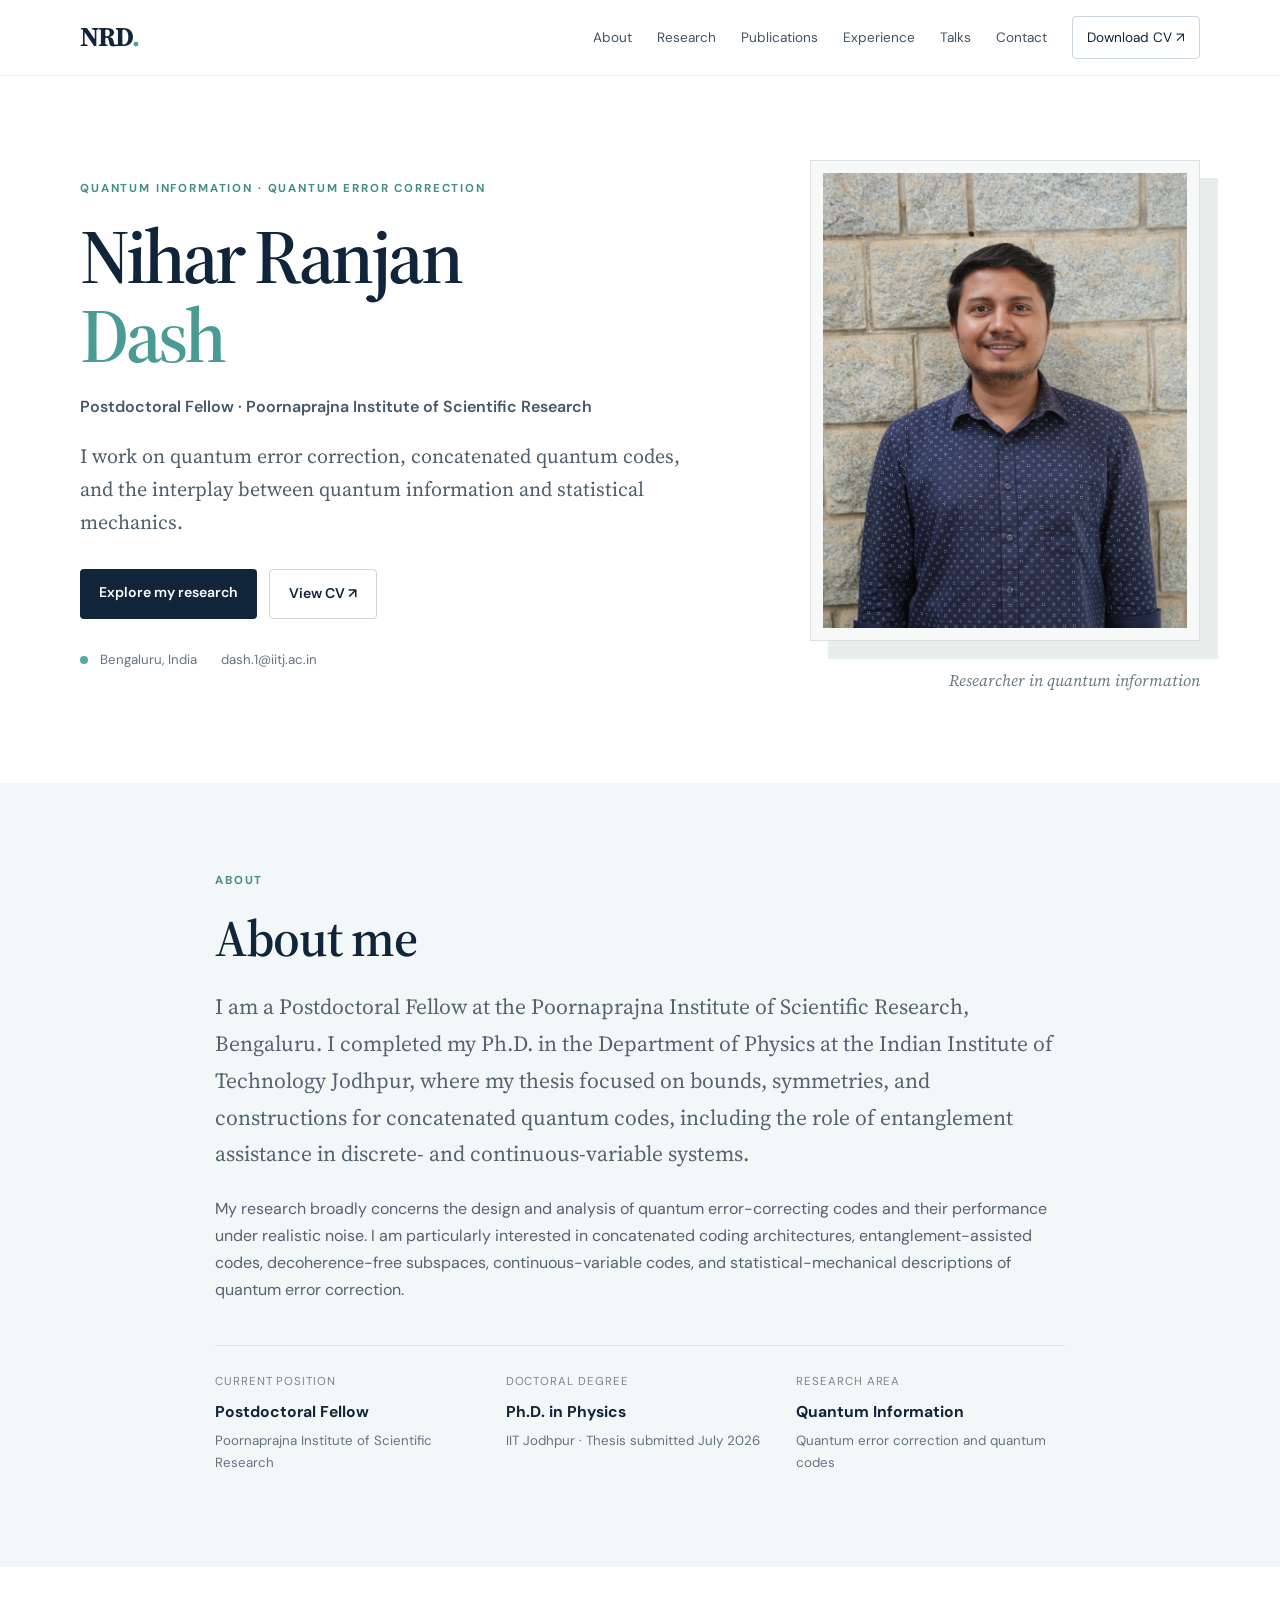
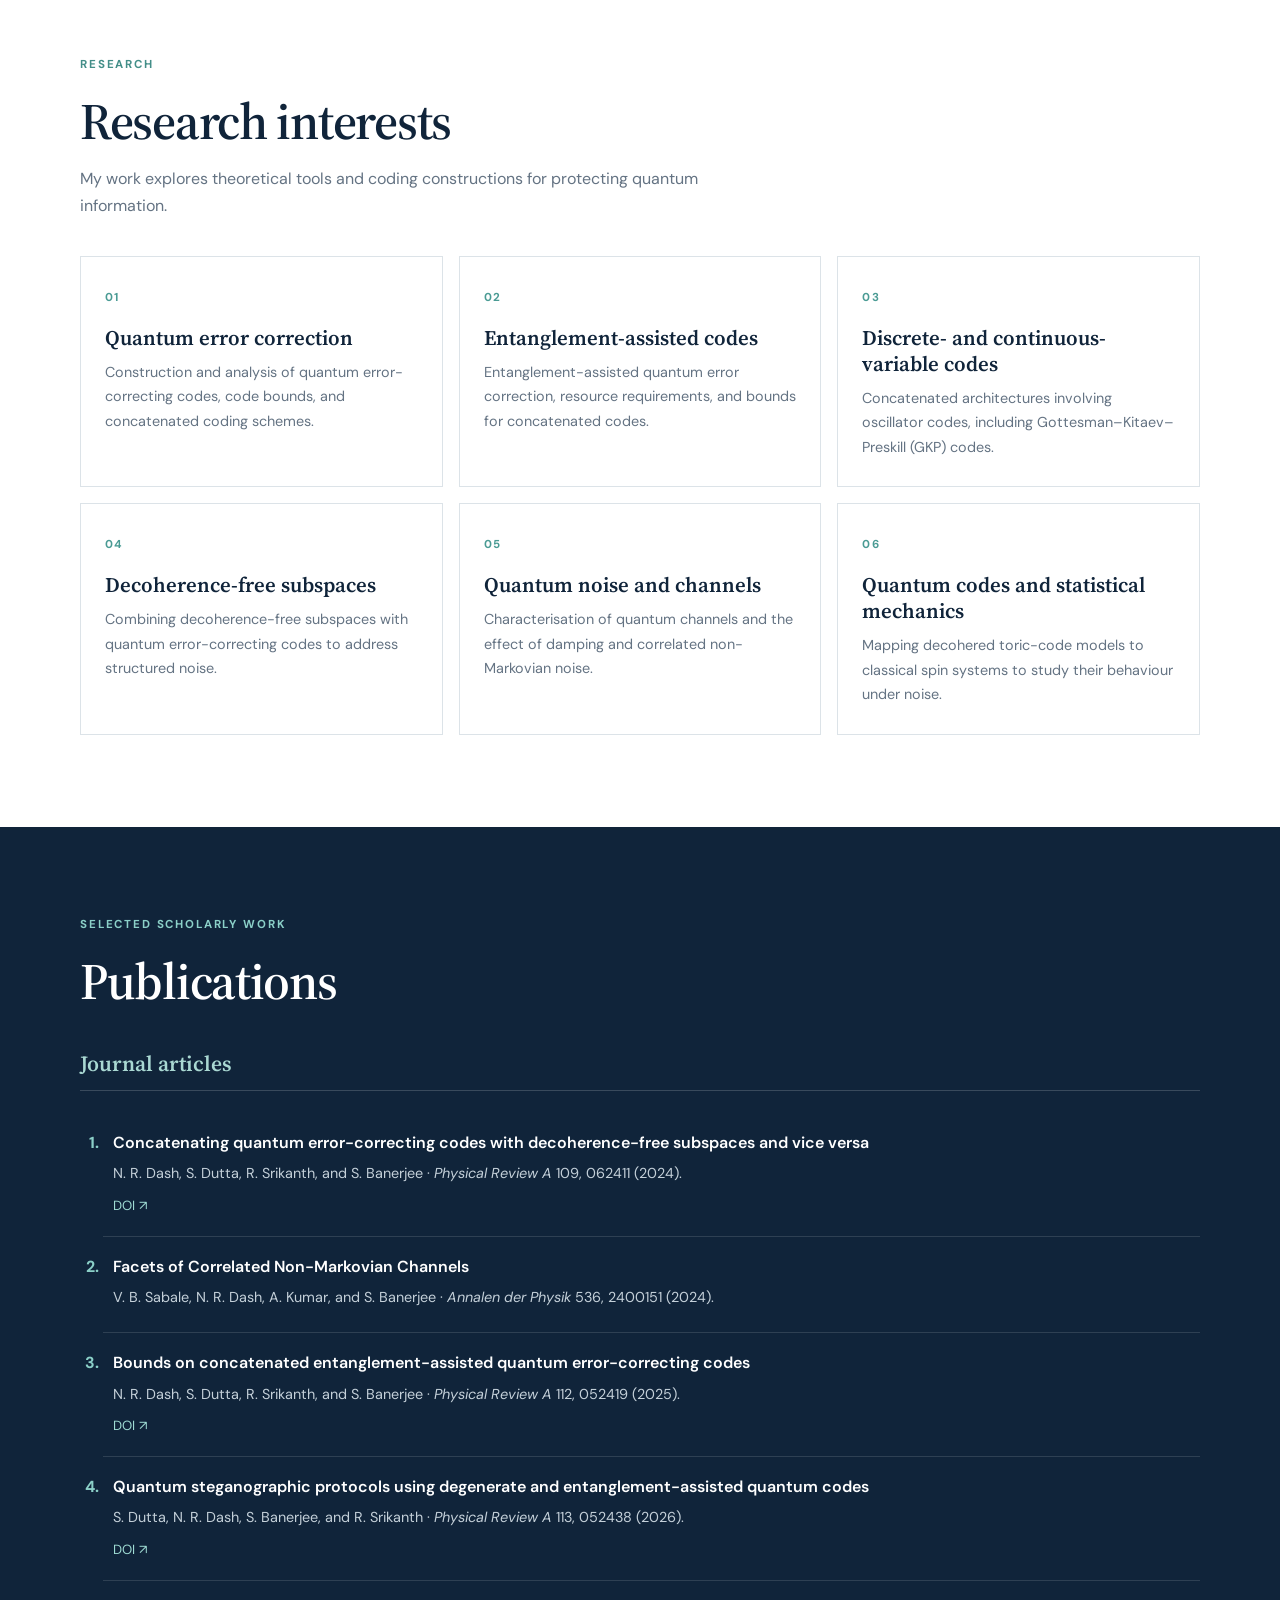
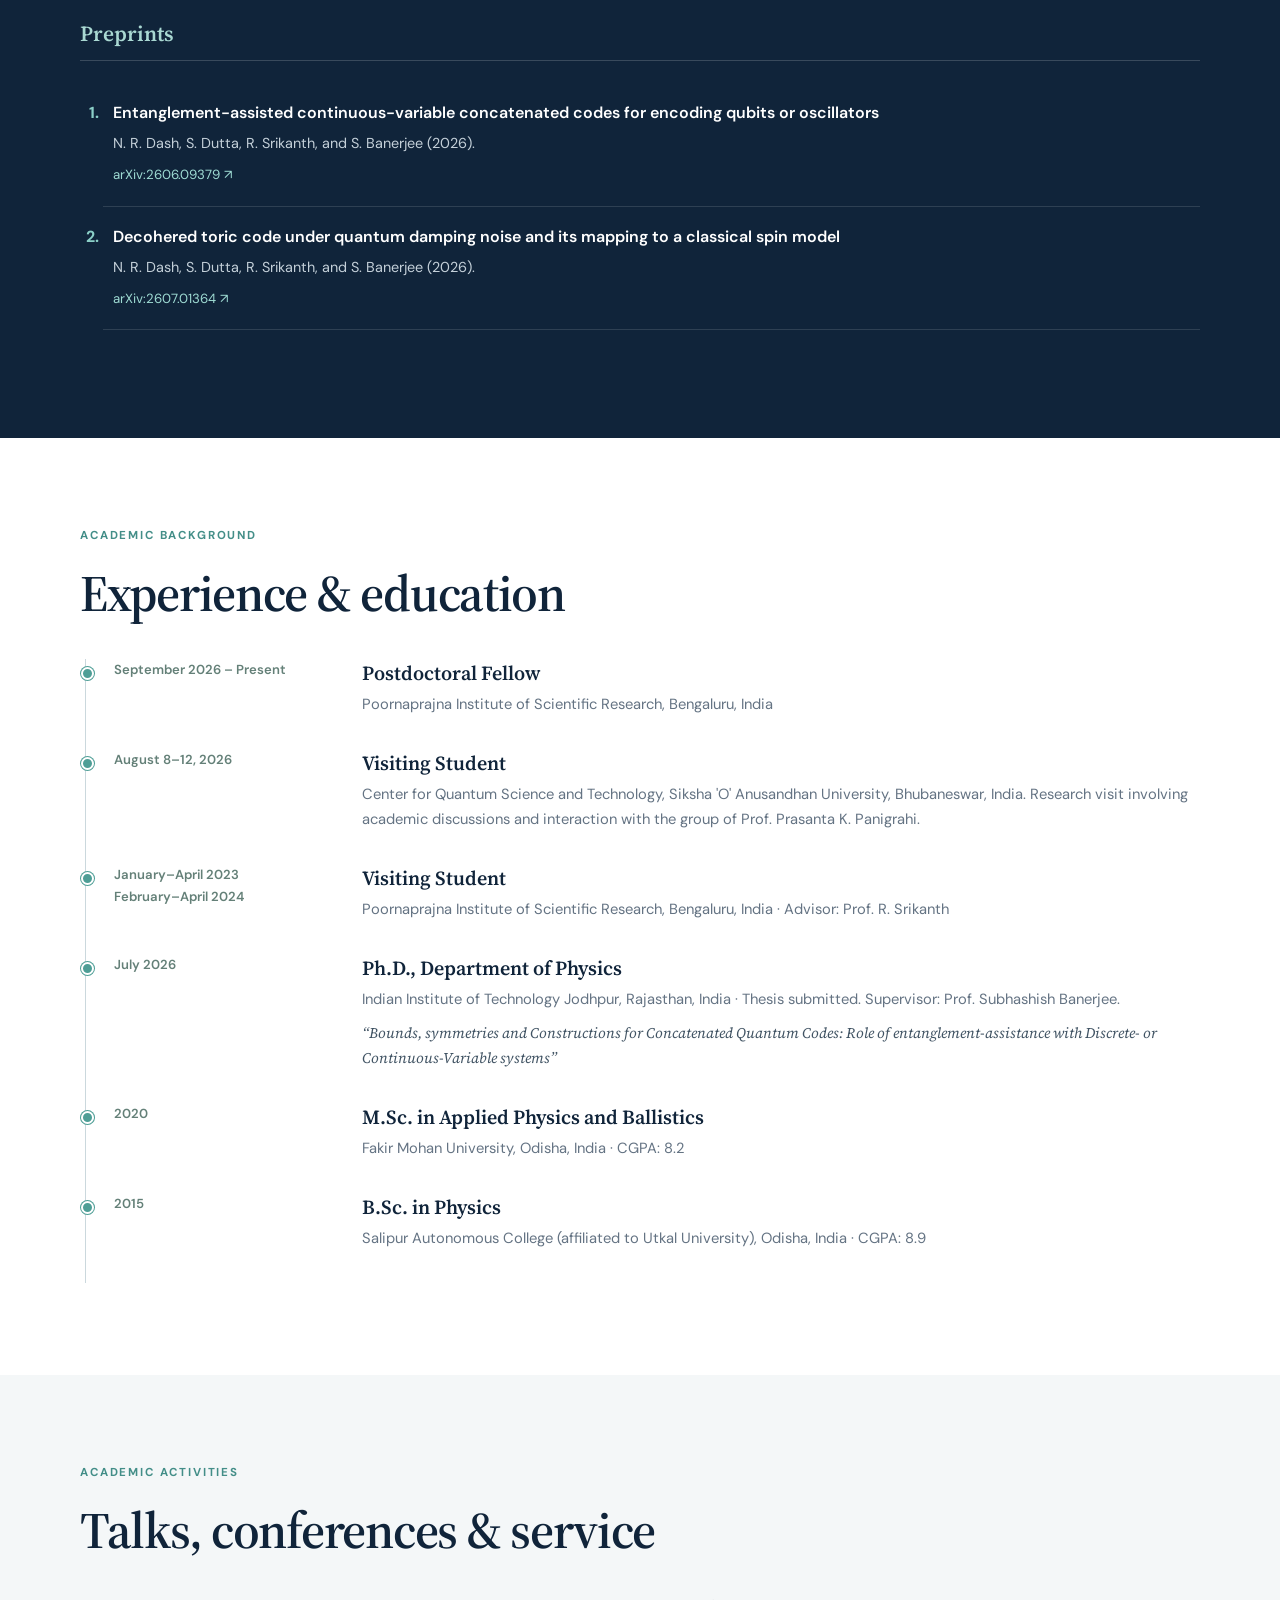
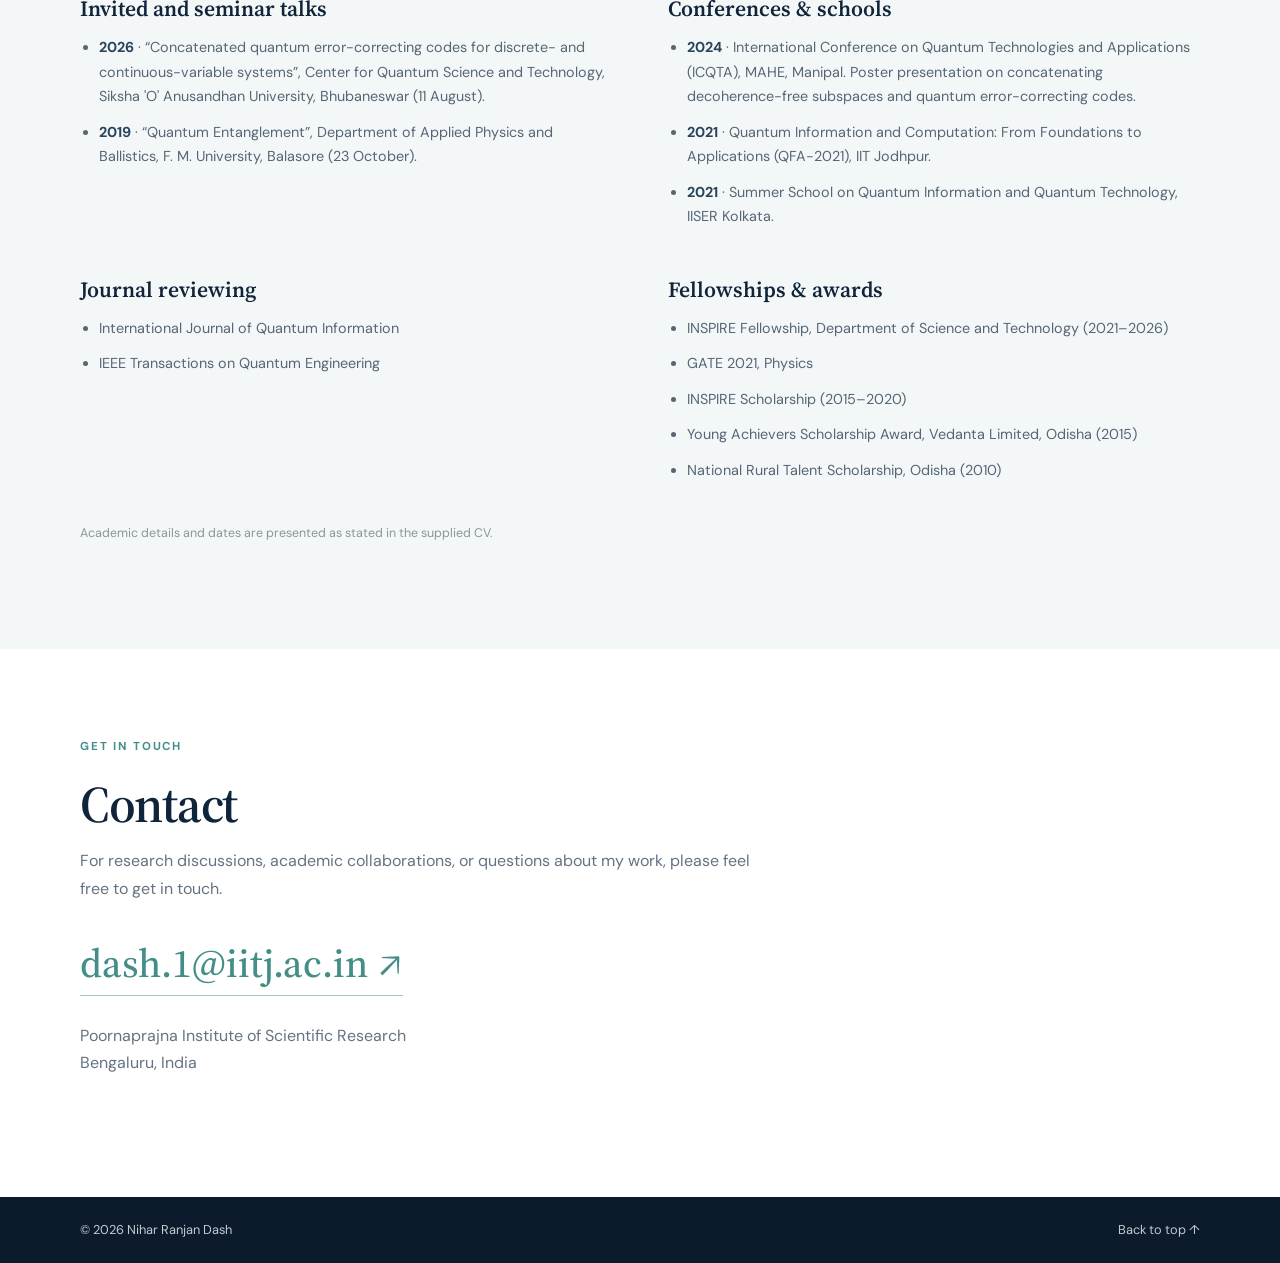
==== index.html @ 0a51bd4f "Update index.html" ====
<!DOCTYPE html>
<html lang="en">
<head>
  <meta charset="UTF-8">
  <meta name="viewport" content="width=device-width, initial-scale=1.0">
  <meta name="description" content="Academic website of Nihar Ranjan Dash, researcher in quantum information and quantum error correction.">
  <meta name="theme-color" content="#10243a">
  <title>Nihar Ranjan Dash | Quantum Information Researcher</title>
  <link rel="preconnect" href="https://fonts.googleapis.com">
  <link rel="preconnect" href="https://fonts.gstatic.com" crossorigin>
  <link href="https://fonts.googleapis.com/css2?family=DM+Sans:wght@400;500;600;700&family=Source+Serif+4:wght@400;500;600;700&display=swap" rel="stylesheet">
  <link rel="stylesheet" href="styles.css">
</head>
<body>
  <header class="site-header">
    <nav class="nav container" aria-label="Main navigation">
      <a class="brand" href="#home">NRD<span>.</span></a>
      <button class="menu-toggle" aria-label="Toggle navigation" aria-expanded="false">☰</button>
      <div class="nav-links">
        <a href="#about">About</a><a href="#research">Research</a><a href="#publications">Publications</a>
        <a href="#experience">Experience</a><a href="#talks">Talks</a><a href="#contact">Contact</a>
        <a class="nav-cv" href="Nihar_Ranjan_Dash_CV.pdf" target="_blank" rel="noopener">Download CV ↗</a>
      </div>
    </nav>
  </header>

  <main>
    <section class="hero container" id="home">
      <div class="hero-copy">
        <p class="eyebrow">QUANTUM INFORMATION · QUANTUM ERROR CORRECTION</p>
        <h1>Nihar Ranjan <span>Dash</span></h1>
        <p class="hero-role">Postdoctoral Fellow · Poornaprajna Institute of Scientific Research</p>
        <p class="hero-intro">I work on quantum error correction, concatenated quantum codes, and the interplay between quantum information and statistical mechanics.</p>
        <div class="hero-actions">
          <a class="button button-primary" href="#research">Explore my research</a>
          <a class="button button-quiet" href="Nihar_Ranjan_Dash_CV.pdf" target="_blank" rel="noopener">View CV ↗</a>
        </div>
        <div class="hero-meta">
          <span><i class="dot"></i> Bengaluru, India</span>
          <a href="mailto:dash.1@iitj.ac.in">dash.1@iitj.ac.in</a>
        </div>
      </div>
      <div class="portrait-wrap">
        <div class="portrait-frame"><img src="assets/profile.JPG" alt="Portrait of Nihar Ranjan Dash"></div>
        <div class="portrait-note">Researcher in quantum information</div>
      </div>
    </section>

    <section class="section section-soft" id="about">
      <div class="container narrow">
        <p class="eyebrow">ABOUT</p>
        <h2>About me</h2>
        <p class="lead">I am a Postdoctoral Fellow at the Poornaprajna Institute of Scientific Research, Bengaluru. I completed my Ph.D. in the Department of Physics at the Indian Institute of Technology Jodhpur, where my thesis focused on bounds, symmetries, and constructions for concatenated quantum codes, including the role of entanglement assistance in discrete- and continuous-variable systems.</p>
        <p>My research broadly concerns the design and analysis of quantum error-correcting codes and their performance under realistic noise. I am particularly interested in concatenated coding architectures, entanglement-assisted codes, decoherence-free subspaces, continuous-variable codes, and statistical-mechanical descriptions of quantum error correction.</p>
        <div class="about-facts">
          <div><span class="fact-label">Current position</span><strong>Postdoctoral Fellow</strong><small>Poornaprajna Institute of Scientific Research</small></div>
          <div><span class="fact-label">Doctoral degree</span><strong>Ph.D. in Physics</strong><small>IIT Jodhpur · Thesis submitted July 2026</small></div>
          <div><span class="fact-label">Research area</span><strong>Quantum Information</strong><small>Quantum error correction and quantum codes</small></div>
        </div>
      </div>
    </section>

    <section class="section container" id="research">
      <p class="eyebrow">RESEARCH</p>
      <h2>Research interests</h2>
      <p class="section-intro">My work explores theoretical tools and coding constructions for protecting quantum information.</p>
      <div class="research-grid">
        <article class="research-card"><span class="card-index">01</span><h3>Quantum error correction</h3><p>Construction and analysis of quantum error-correcting codes, code bounds, and concatenated coding schemes.</p></article>
        <article class="research-card"><span class="card-index">02</span><h3>Entanglement-assisted codes</h3><p>Entanglement-assisted quantum error correction, resource requirements, and bounds for concatenated codes.</p></article>
        <article class="research-card"><span class="card-index">03</span><h3>Discrete- and continuous-variable codes</h3><p>Concatenated architectures involving oscillator codes, including Gottesman–Kitaev–Preskill (GKP) codes.</p></article>
        <article class="research-card"><span class="card-index">04</span><h3>Decoherence-free subspaces</h3><p>Combining decoherence-free subspaces with quantum error-correcting codes to address structured noise.</p></article>
        <article class="research-card"><span class="card-index">05</span><h3>Quantum noise and channels</h3><p>Characterisation of quantum channels and the effect of damping and correlated non-Markovian noise.</p></article>
        <article class="research-card"><span class="card-index">06</span><h3>Quantum codes and statistical mechanics</h3><p>Mapping decohered toric-code models to classical spin systems to study their behaviour under noise.</p></article>
      </div>
    </section>

    <section class="section section-dark" id="publications">
      <div class="container">
        <p class="eyebrow">SELECTED SCHOLARLY WORK</p>
        <h2>Publications</h2>
        <div class="pub-group">
          <h3>Journal articles</h3>
          <ol class="publication-list">
            <li><div><strong>Concatenating quantum error-correcting codes with decoherence-free subspaces and vice versa</strong><p>N. R. Dash, S. Dutta, R. Srikanth, and S. Banerjee · <em>Physical Review A</em> 109, 062411 (2024).</p><a href="https://doi.org/10.1103/PhysRevA.109.062411" target="_blank" rel="noopener">DOI ↗</a></div></li>
            <li><div><strong>Facets of Correlated Non-Markovian Channels</strong><p>V. B. Sabale, N. R. Dash, A. Kumar, and S. Banerjee · <em>Annalen der Physik</em> 536, 2400151 (2024).</p></div></li>
            <li><div><strong>Bounds on concatenated entanglement-assisted quantum error-correcting codes</strong><p>N. R. Dash, S. Dutta, R. Srikanth, and S. Banerjee · <em>Physical Review A</em> 112, 052419 (2025).</p><a href="https://doi.org/10.1103/PhysRevA.112.052419" target="_blank" rel="noopener">DOI ↗</a></div></li>
            <li><div><strong>Quantum steganographic protocols using degenerate and entanglement-assisted quantum codes</strong><p>S. Dutta, N. R. Dash, S. Banerjee, and R. Srikanth · <em>Physical Review A</em> 113, 052438 (2026).</p><a href="https://doi.org/10.1103/PhysRevA.113.052438" target="_blank" rel="noopener">DOI ↗</a></div></li>
          </ol>
        </div>
        <div class="pub-group">
          <h3>Preprints</h3>
          <ol class="publication-list">
            <li><div><strong>Entanglement-assisted continuous-variable concatenated codes for encoding qubits or oscillators</strong><p>N. R. Dash, S. Dutta, R. Srikanth, and S. Banerjee (2026).</p><a href="https://arxiv.org/abs/2606.09379" target="_blank" rel="noopener">arXiv:2606.09379 ↗</a></div></li>
            <li><div><strong>Decohered toric code under quantum damping noise and its mapping to a classical spin model</strong><p>N. R. Dash, S. Dutta, R. Srikanth, and S. Banerjee (2026).</p><a href="https://arxiv.org/abs/2607.01364" target="_blank" rel="noopener">arXiv:2607.01364 ↗</a></div></li>
          </ol>
        </div>
      </div>
    </section>

    <section class="section container" id="experience">
      <p class="eyebrow">ACADEMIC BACKGROUND</p>
      <h2>Experience & education</h2>
      <div class="timeline">
        <article class="timeline-item"><span class="timeline-date">September 2026 – Present</span><div><h3>Postdoctoral Fellow</h3><p>Poornaprajna Institute of Scientific Research, Bengaluru, India</p></div></article>
        <article class="timeline-item"><span class="timeline-date">August 8–12, 2026</span><div><h3>Visiting Student</h3><p>Center for Quantum Science and Technology, Siksha 'O' Anusandhan University, Bhubaneswar, India. Research visit involving academic discussions and interaction with the group of Prof. Prasanta K. Panigrahi.</p></div></article>
        <article class="timeline-item"><span class="timeline-date">January–April 2023<br>February–April 2024</span><div><h3>Visiting Student</h3><p>Poornaprajna Institute of Scientific Research, Bengaluru, India · Advisor: Prof. R. Srikanth</p></div></article>
        <article class="timeline-item"><span class="timeline-date">July 2026</span><div><h3>Ph.D., Department of Physics</h3><p>Indian Institute of Technology Jodhpur, Rajasthan, India · Thesis submitted. Supervisor: Prof. Subhashish Banerjee.</p><p class="thesis-title">“Bounds, symmetries and Constructions for Concatenated Quantum Codes: Role of entanglement-assistance with Discrete- or Continuous-Variable systems”</p></div></article>
        <article class="timeline-item"><span class="timeline-date">2020</span><div><h3>M.Sc. in Applied Physics and Ballistics</h3><p>Fakir Mohan University, Odisha, India · CGPA: 8.2</p></div></article>
        <article class="timeline-item"><span class="timeline-date">2015</span><div><h3>B.Sc. in Physics</h3><p>Salipur Autonomous College (affiliated to Utkal University), Odisha, India · CGPA: 8.9</p></div></article>
      </div>
    </section>

    <section class="section section-soft" id="talks">
      <div class="container">
        <p class="eyebrow">ACADEMIC ACTIVITIES</p><h2>Talks, conferences & service</h2>
        <div class="activity-grid">
          <div><h3>Invited and seminar talks</h3><ul>
            <li><strong>2026</strong> · “Concatenated quantum error-correcting codes for discrete- and continuous-variable systems”, Center for Quantum Science and Technology, Siksha 'O' Anusandhan University, Bhubaneswar (11 August).</li>
            <li><strong>2019</strong> · “Quantum Entanglement”, Department of Applied Physics and Ballistics, F. M. University, Balasore (23 October).</li>
          </ul></div>
          <div><h3>Conferences & schools</h3><ul>
            <li><strong>2024</strong> · International Conference on Quantum Technologies and Applications (ICQTA), MAHE, Manipal. Poster presentation on concatenating decoherence-free subspaces and quantum error-correcting codes.</li>
            <li><strong>2021</strong> · Quantum Information and Computation: From Foundations to Applications (QFA-2021), IIT Jodhpur.</li>
            <li><strong>2021</strong> · Summer School on Quantum Information and Quantum Technology, IISER Kolkata.</li>
          </ul></div>
          <div><h3>Journal reviewing</h3><ul><li>International Journal of Quantum Information</li><li>IEEE Transactions on Quantum Engineering</li></ul></div>
          <div><h3>Fellowships & awards</h3><ul><li>INSPIRE Fellowship, Department of Science and Technology (2021–2026)</li><li>GATE 2021, Physics</li><li>INSPIRE Scholarship (2015–2020)</li><li>Young Achievers Scholarship Award, Vedanta Limited, Odisha (2015)</li><li>National Rural Talent Scholarship, Odisha (2010)</li></ul></div>
        </div>
        <p class="small-note">Academic details and dates are presented as stated in the supplied CV.</p>
      </div>
    </section>

    <section class="section container contact-section" id="contact">
      <p class="eyebrow">GET IN TOUCH</p><h2>Contact</h2>
      <p class="section-intro">For research discussions, academic collaborations, or questions about my work, please feel free to get in touch.</p>
      <a class="contact-email" href="mailto:dash.1@iitj.ac.in">dash.1@iitj.ac.in ↗</a>
      <p class="contact-affiliation">Poornaprajna Institute of Scientific Research<br>Bengaluru, India</p>
    </section>
  </main>

  <footer class="footer"><div class="container footer-inner"><span>© <span id="year"></span> Nihar Ranjan Dash</span><a href="#home">Back to top ↑</a></div></footer>
  <script src="script.js"></script>
</body>
</html>
---- styles.css ----
:root{--navy:#10243a;--navy2:#183650;--ink:#1d2a36;--muted:#647383;--line:#dce3e8;--paper:#fff;--soft:#f4f7f8;--teal:#7fc5bd;--serif:"Source Serif 4",Georgia,serif;--sans:"DM Sans",Arial,sans-serif}
*{box-sizing:border-box}html{scroll-behavior:smooth;scroll-padding-top:86px}body{margin:0;color:var(--ink);background:var(--paper);font-family:var(--sans);line-height:1.7}a{color:inherit}.container{width:min(1120px,calc(100% - 48px));margin-inline:auto}.narrow{max-width:850px}.site-header{height:76px;position:sticky;top:0;z-index:20;background:rgba(255,255,255,.94);backdrop-filter:blur(12px);border-bottom:1px solid #e8edf0}.nav{height:100%;display:flex;align-items:center;justify-content:space-between}.brand{font-family:var(--serif);font-size:1.7rem;font-weight:700;text-decoration:none;color:var(--navy);letter-spacing:-1px}.brand span{color:#4b9f98}.nav-links{display:flex;align-items:center;gap:25px}.nav-links a{text-decoration:none;font-size:.85rem;color:#425364}.nav-links a:hover{color:#2e8d85}.nav-links .nav-cv{padding:9px 14px;border:1px solid #cbd7de;border-radius:4px;color:var(--navy)}.menu-toggle{display:none;background:none;border:0;font-size:1.5rem;color:var(--navy)}
.hero{display:grid;grid-template-columns:1.15fr .85fr;gap:70px;align-items:center;padding-top:84px;padding-bottom:92px;min-height:620px}.eyebrow{font-size:.72rem;letter-spacing:.16em;font-weight:700;color:#438e88;margin:0 0 18px}.hero h1{font:600 clamp(3.2rem,6vw,5.2rem)/1.03 var(--serif);letter-spacing:-.045em;color:var(--navy);margin:0 0 18px}.hero h1 span{display:block;color:#4a9b94}.hero-role{font-weight:600;color:#43566a;margin:0 0 18px}.hero-intro{font:1.25rem/1.65 var(--serif);color:#4f5e6b;max-width:610px}.hero-actions{display:flex;gap:12px;margin:30px 0}.button{display:inline-block;text-decoration:none;padding:12px 19px;border-radius:4px;font-size:.88rem;font-weight:600}.button-primary{background:var(--navy);color:#fff}.button-primary:hover{background:#234766}.button-quiet{border:1px solid #cbd5dc;color:var(--navy)}.hero-meta{display:flex;gap:24px;align-items:center;color:var(--muted);font-size:.83rem}.hero-meta a{text-decoration:none}.dot{display:inline-block;width:8px;height:8px;border-radius:50%;background:#58a89f;margin-right:8px}.portrait-wrap{max-width:390px;justify-self:end;position:relative}.portrait-frame{padding:12px;border:1px solid #d9e1e5;background:#f7f8f8;box-shadow:18px 18px 0 #e7efed}.portrait-frame img{display:block;width:100%;aspect-ratio:4/5;object-fit:cover;object-position:center 38%}.portrait-note{font:italic 1rem var(--serif);color:#687b86;text-align:right;margin-top:28px}
.section{padding-top:88px;padding-bottom:92px}.section-soft{background:var(--soft)}h2{font:600 clamp(2.3rem,4vw,3.2rem)/1.15 var(--serif);letter-spacing:-.025em;color:var(--navy);margin:0 0 22px}.lead{font:1.35rem/1.7 var(--serif);color:#354858}.narrow>p:not(.eyebrow){color:#536372}.about-facts{display:grid;grid-template-columns:repeat(3,1fr);gap:22px;margin-top:42px;padding-top:26px;border-top:1px solid var(--line)}.about-facts>div{display:flex;flex-direction:column}.fact-label{font-size:.72rem;letter-spacing:.08em;text-transform:uppercase;color:#778692;margin-bottom:7px}.about-facts strong{color:var(--navy);font-size:.98rem}.about-facts small{color:var(--muted);margin-top:4px}.section-intro{color:var(--muted);max-width:700px;margin-top:-8px;margin-bottom:34px}.research-grid{display:grid;grid-template-columns:repeat(3,1fr);gap:16px;margin-top:36px}.research-card{border:1px solid var(--line);padding:25px 24px 27px;min-height:205px;background:#fff;transition:transform .2s,box-shadow .2s}.research-card:hover{transform:translateY(-3px);box-shadow:0 12px 28px #1b334010}.card-index{font-size:.72rem;color:#4a9b94;letter-spacing:.12em;font-weight:700}.research-card h3{font:600 1.3rem/1.25 var(--serif);color:var(--navy);margin:16px 0 9px}.research-card p{font-size:.9rem;color:var(--muted);margin:0}
.section-dark{background:var(--navy);color:#eaf0f4}.section-dark h2{color:#fff}.section-dark .eyebrow{color:#8bd0c8}.pub-group{margin-top:38px}.pub-group h3{font:600 1.35rem var(--serif);color:#a9d8d2;border-bottom:1px solid #ffffff2c;padding-bottom:12px}.publication-list{padding-left:23px}.publication-list li{padding:16px 0 18px 10px;border-bottom:1px solid #ffffff20}.publication-list li::marker{color:#8bd0c8;font-weight:700}.publication-list strong{font-weight:600;color:#fff}.publication-list p{margin:5px 0;color:#c4d0d9;font-size:.9rem}.publication-list a{display:inline-block;color:#9edbd3;font-size:.83rem;text-decoration:none;margin-top:3px}.publication-list a:hover{text-decoration:underline}
.timeline{margin-top:36px;border-left:1px solid #cbd8dd;margin-left:5px}.timeline-item{display:grid;grid-template-columns:220px 1fr;gap:28px;padding:0 0 32px 28px;position:relative}.timeline-item:before{content:"";position:absolute;left:-5px;top:8px;width:9px;height:9px;border-radius:50%;background:#4e9e96;border:2px solid white;box-shadow:0 0 0 1px #4e9e96}.timeline-date{font-size:.82rem;color:#648078;font-weight:600}.timeline-item h3{font:600 1.25rem var(--serif);color:var(--navy);margin:0 0 5px}.timeline-item p{margin:0;color:var(--muted);font-size:.92rem}.thesis-title{font-family:var(--serif);font-style:italic;margin-top:9px!important;color:#405363!important}.status{display:inline-block;margin-top:8px;padding:3px 9px;border-radius:20px;background:#e6f3ef;color:#39796f;font-size:.72rem;font-weight:700}
.activity-grid{display:grid;grid-template-columns:1fr 1fr;gap:35px 55px;margin-top:35px}.activity-grid h3{font:600 1.35rem var(--serif);color:var(--navy);margin:0 0 12px}.activity-grid ul{padding-left:19px;margin:0}.activity-grid li{color:#566675;font-size:.9rem;margin:0 0 11px}.activity-grid strong{color:#29445a}.small-note{font-size:.78rem;color:#89959d;margin-top:30px}.contact-section{padding-bottom:105px}.contact-email{display:inline-block;font:500 clamp(1.6rem,4vw,2.5rem) var(--serif);color:#438f88;text-decoration:none;border-bottom:1px solid #9fc9c4;padding-bottom:5px}.contact-affiliation{color:var(--muted);margin-top:26px}.footer{background:#0b1b2b;color:#c1cbd3;padding:22px 0;font-size:.8rem}.footer-inner{display:flex;justify-content:space-between}.footer a{text-decoration:none;color:#c1cbd3}
@media(max-width:850px){.nav-links{gap:13px}.nav-links a{font-size:.78rem}.hero{gap:35px}.research-grid{grid-template-columns:repeat(2,1fr)}}
@media(max-width:680px){.container{width:min(100% - 36px,560px)}.site-header{height:66px}.menu-toggle{display:block}.nav-links{display:none;position:absolute;top:66px;left:0;right:0;background:#fff;padding:18px 24px 24px;border-bottom:1px solid var(--line);flex-direction:column;align-items:flex-start;gap:14px}.nav-links.open{display:flex}.nav-links a{font-size:.92rem}.hero{grid-template-columns:1fr;padding-top:55px;padding-bottom:65px;gap:40px}.hero h1{font-size:3.5rem}.hero-intro{font-size:1.13rem}.portrait-wrap{justify-self:center;width:min(82%,340px)}.section{padding-top:65px;padding-bottom:68px}.about-facts{grid-template-columns:1fr;gap:18px}.research-grid{grid-template-columns:1fr}.research-card{min-height:0}.timeline-item{grid-template-columns:1fr;gap:5px;padding-bottom:26px}.activity-grid{grid-template-columns:1fr;gap:28px}.hero-meta{flex-wrap:wrap;gap:10px 20px}.footer-inner{gap:12px;flex-wrap:wrap}}
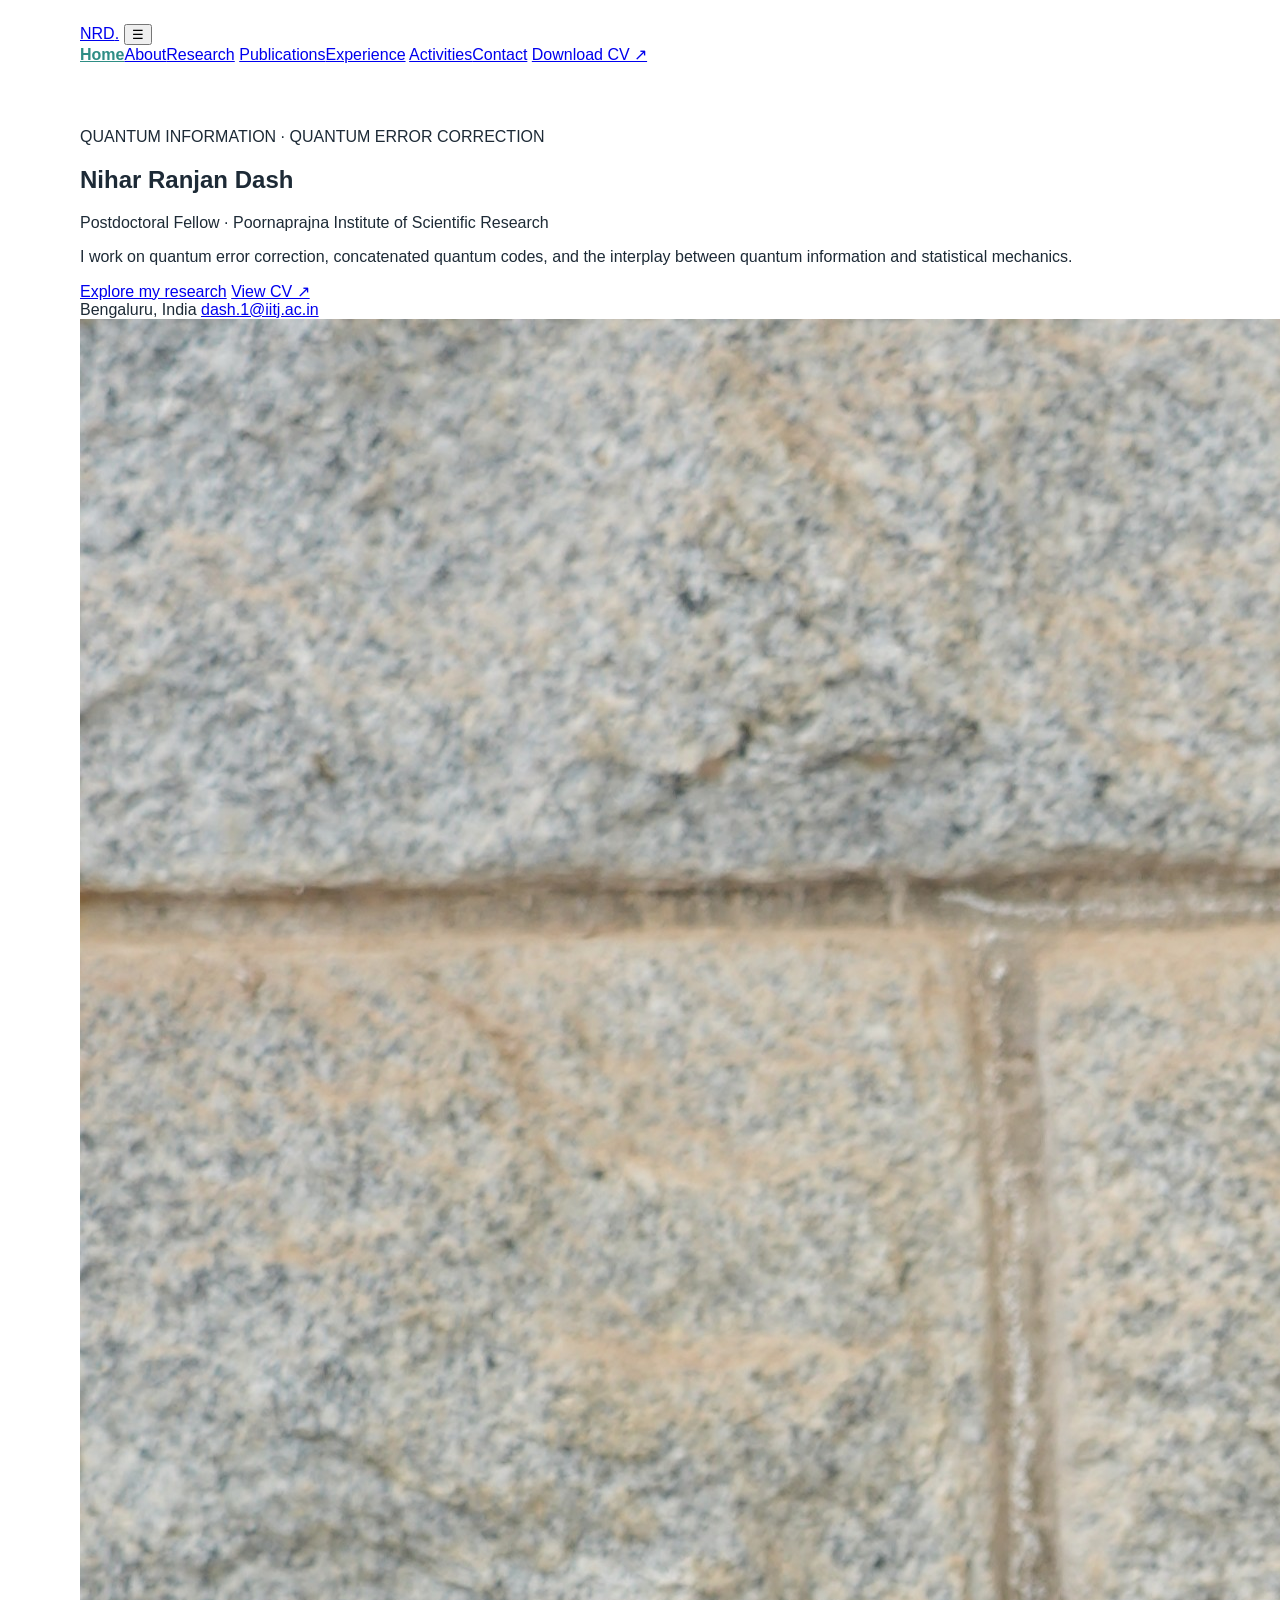
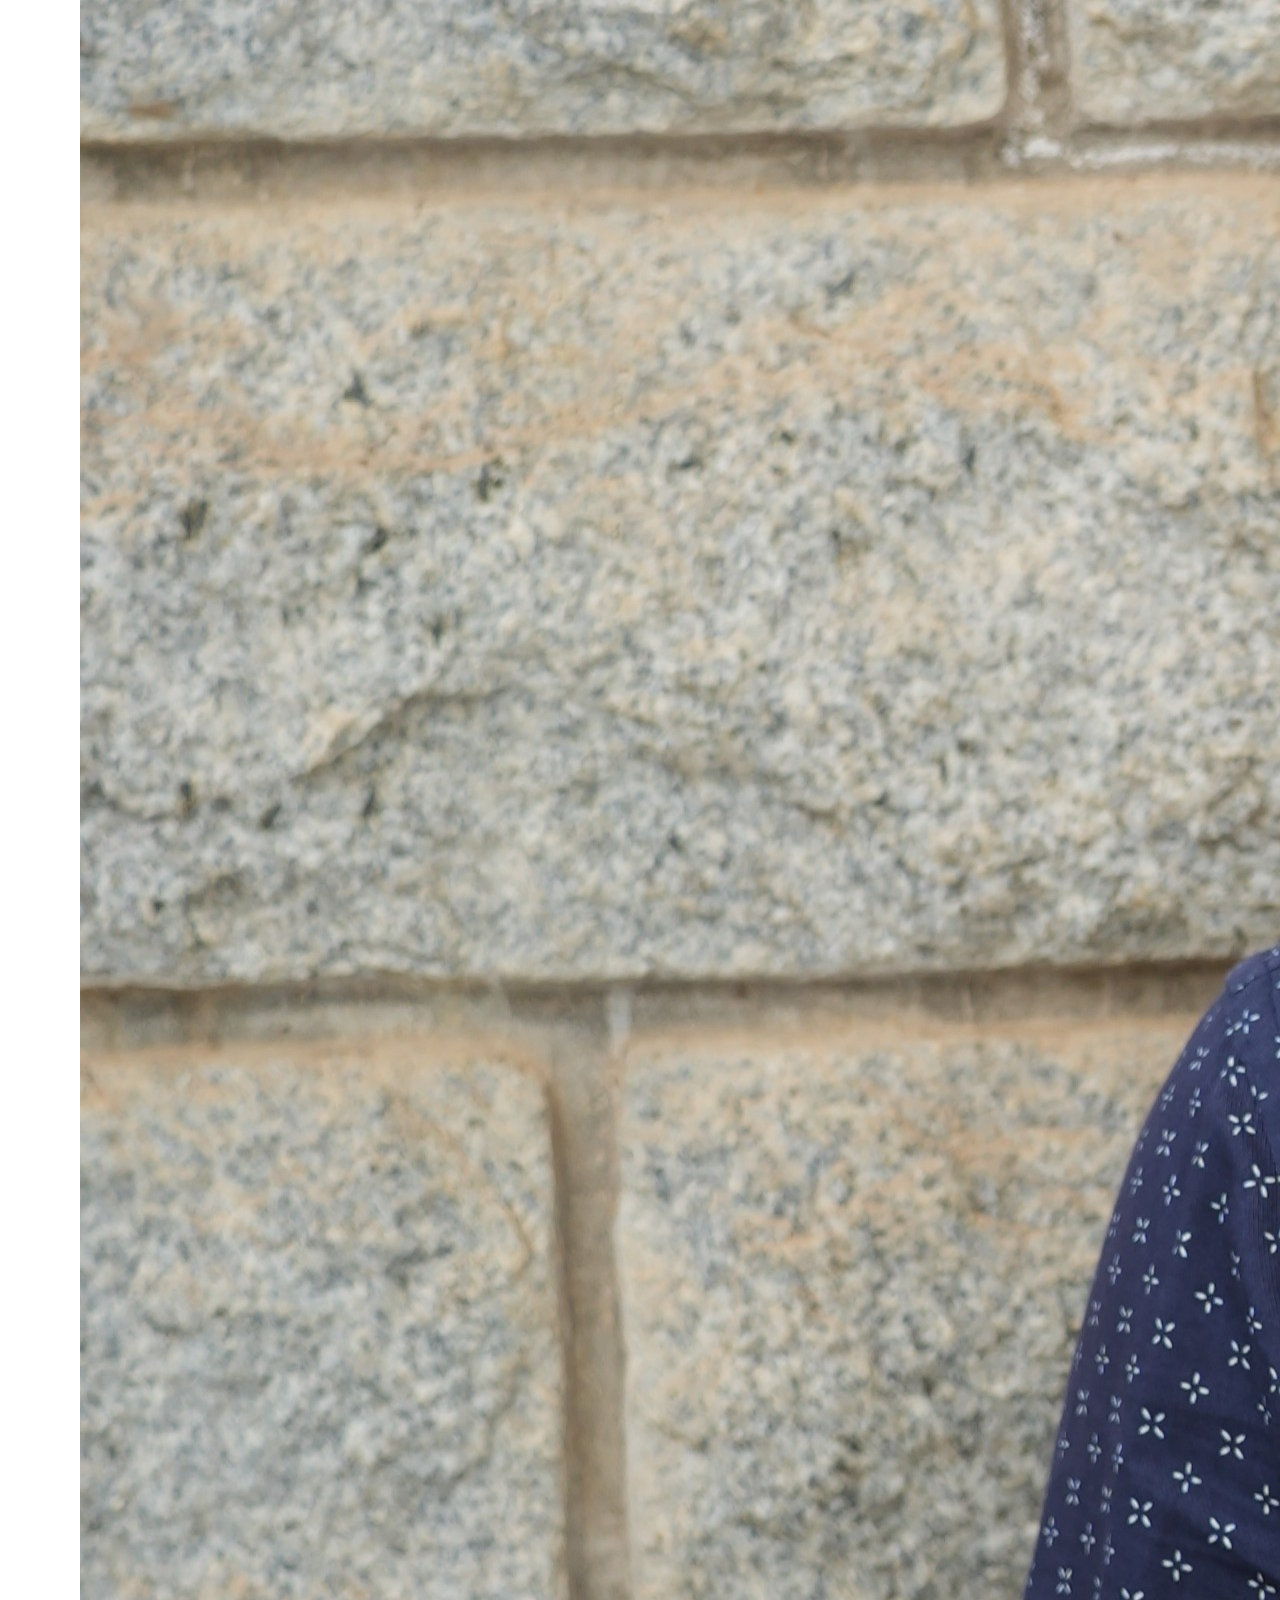
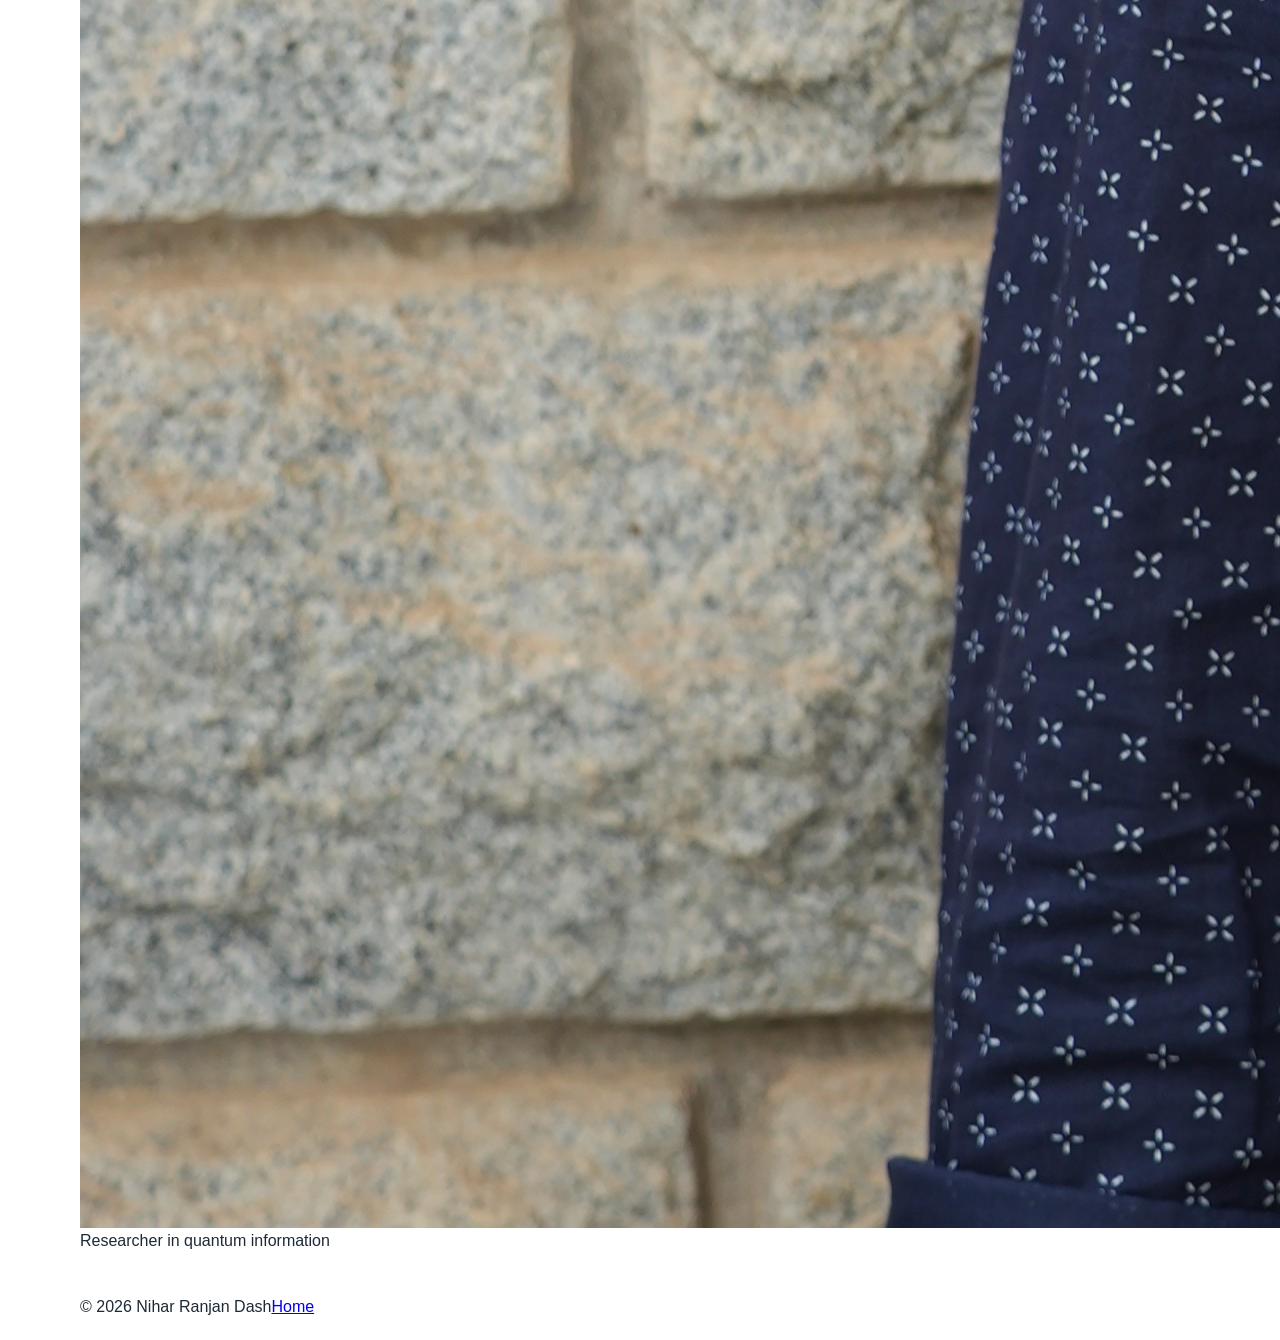
==== commit 147f2505: "Add files via upload" ====
--- a/index.html
+++ b/index.html
@@ -1,31 +1,19 @@
 <!DOCTYPE html>
-<html lang="en">
-<head>
-  <meta charset="UTF-8">
-  <meta name="viewport" content="width=device-width, initial-scale=1.0">
-  <meta name="description" content="Academic website of Nihar Ranjan Dash, researcher in quantum information and quantum error correction.">
-  <meta name="theme-color" content="#10243a">
-  <title>Nihar Ranjan Dash | Quantum Information Researcher</title>
-  <link rel="preconnect" href="https://fonts.googleapis.com">
-  <link rel="preconnect" href="https://fonts.gstatic.com" crossorigin>
-  <link href="https://fonts.googleapis.com/css2?family=DM+Sans:wght@400;500;600;700&family=Source+Serif+4:wght@400;500;600;700&display=swap" rel="stylesheet">
-  <link rel="stylesheet" href="styles.css">
-</head>
-<body>
-  <header class="site-header">
-    <nav class="nav container" aria-label="Main navigation">
-      <a class="brand" href="#home">NRD<span>.</span></a>
-      <button class="menu-toggle" aria-label="Toggle navigation" aria-expanded="false">☰</button>
-      <div class="nav-links">
-        <a href="#about">About</a><a href="#research">Research</a><a href="#publications">Publications</a>
-        <a href="#experience">Experience</a><a href="#talks">Talks</a><a href="#contact">Contact</a>
-        <a class="nav-cv" href="Nihar_Ranjan_Dash_CV.pdf" target="_blank" rel="noopener">Download CV ↗</a>
-      </div>
-    </nav>
-  </header>
-
-  <main>
-    <section class="hero container" id="home">
+<html lang="en"><head>
+<meta charset="UTF-8"><meta name="viewport" content="width=device-width, initial-scale=1.0">
+<meta name="description" content="Home — Academic website of Nihar Ranjan Dash.">
+<meta name="theme-color" content="#10243a"><title>Home | Nihar Ranjan Dash</title>
+<link rel="preconnect" href="https://fonts.googleapis.com"><link rel="preconnect" href="https://fonts.gstatic.com" crossorigin>
+<link href="https://fonts.googleapis.com/css2?family=DM+Sans:wght@400;500;600;700&family=Source+Serif+4:wght@400;500;600;700&display=swap" rel="stylesheet">
+<link rel="stylesheet" href="styles.css"></head><body><header class="site-header"><nav class="nav container" aria-label="Main navigation">
+<a class="brand" href="index.html">NRD<span>.</span></a>
+<button class="menu-toggle" aria-label="Toggle navigation" aria-expanded="false">☰</button>
+<div class="nav-links">
+<a href="index.html">Home</a><a href="about.html">About</a><a href="research.html">Research</a>
+<a href="publications.html">Publications</a><a href="experience.html">Experience</a>
+<a href="activities.html">Activities</a><a href="contact.html">Contact</a>
+<a class="nav-cv" href="Nihar_Ranjan_Dash_CV.pdf" target="_blank" rel="noopener">Download CV ↗</a>
+</div></nav></header><main><section class="hero container" id="home">
       <div class="hero-copy">
         <p class="eyebrow">QUANTUM INFORMATION · QUANTUM ERROR CORRECTION</p>
         <h1>Nihar Ranjan <span>Dash</span></h1>
@@ -44,101 +32,4 @@
         <div class="portrait-frame"><img src="assets/profile.JPG" alt="Portrait of Nihar Ranjan Dash"></div>
         <div class="portrait-note">Researcher in quantum information</div>
       </div>
-    </section>
-
-    <section class="section section-soft" id="about">
-      <div class="container narrow">
-        <p class="eyebrow">ABOUT</p>
-        <h2>About me</h2>
-        <p class="lead">I am a Postdoctoral Fellow at the Poornaprajna Institute of Scientific Research, Bengaluru. I completed my Ph.D. in the Department of Physics at the Indian Institute of Technology Jodhpur, where my thesis focused on bounds, symmetries, and constructions for concatenated quantum codes, including the role of entanglement assistance in discrete- and continuous-variable systems.</p>
-        <p>My research broadly concerns the design and analysis of quantum error-correcting codes and their performance under realistic noise. I am particularly interested in concatenated coding architectures, entanglement-assisted codes, decoherence-free subspaces, continuous-variable codes, and statistical-mechanical descriptions of quantum error correction.</p>
-        <div class="about-facts">
-          <div><span class="fact-label">Current position</span><strong>Postdoctoral Fellow</strong><small>Poornaprajna Institute of Scientific Research</small></div>
-          <div><span class="fact-label">Doctoral degree</span><strong>Ph.D. in Physics</strong><small>IIT Jodhpur · Thesis submitted July 2026</small></div>
-          <div><span class="fact-label">Research area</span><strong>Quantum Information</strong><small>Quantum error correction and quantum codes</small></div>
-        </div>
-      </div>
-    </section>
-
-    <section class="section container" id="research">
-      <p class="eyebrow">RESEARCH</p>
-      <h2>Research interests</h2>
-      <p class="section-intro">My work explores theoretical tools and coding constructions for protecting quantum information.</p>
-      <div class="research-grid">
-        <article class="research-card"><span class="card-index">01</span><h3>Quantum error correction</h3><p>Construction and analysis of quantum error-correcting codes, code bounds, and concatenated coding schemes.</p></article>
-        <article class="research-card"><span class="card-index">02</span><h3>Entanglement-assisted codes</h3><p>Entanglement-assisted quantum error correction, resource requirements, and bounds for concatenated codes.</p></article>
-        <article class="research-card"><span class="card-index">03</span><h3>Discrete- and continuous-variable codes</h3><p>Concatenated architectures involving oscillator codes, including Gottesman–Kitaev–Preskill (GKP) codes.</p></article>
-        <article class="research-card"><span class="card-index">04</span><h3>Decoherence-free subspaces</h3><p>Combining decoherence-free subspaces with quantum error-correcting codes to address structured noise.</p></article>
-        <article class="research-card"><span class="card-index">05</span><h3>Quantum noise and channels</h3><p>Characterisation of quantum channels and the effect of damping and correlated non-Markovian noise.</p></article>
-        <article class="research-card"><span class="card-index">06</span><h3>Quantum codes and statistical mechanics</h3><p>Mapping decohered toric-code models to classical spin systems to study their behaviour under noise.</p></article>
-      </div>
-    </section>
-
-    <section class="section section-dark" id="publications">
-      <div class="container">
-        <p class="eyebrow">SELECTED SCHOLARLY WORK</p>
-        <h2>Publications</h2>
-        <div class="pub-group">
-          <h3>Journal articles</h3>
-          <ol class="publication-list">
-            <li><div><strong>Concatenating quantum error-correcting codes with decoherence-free subspaces and vice versa</strong><p>N. R. Dash, S. Dutta, R. Srikanth, and S. Banerjee · <em>Physical Review A</em> 109, 062411 (2024).</p><a href="https://doi.org/10.1103/PhysRevA.109.062411" target="_blank" rel="noopener">DOI ↗</a></div></li>
-            <li><div><strong>Facets of Correlated Non-Markovian Channels</strong><p>V. B. Sabale, N. R. Dash, A. Kumar, and S. Banerjee · <em>Annalen der Physik</em> 536, 2400151 (2024).</p></div></li>
-            <li><div><strong>Bounds on concatenated entanglement-assisted quantum error-correcting codes</strong><p>N. R. Dash, S. Dutta, R. Srikanth, and S. Banerjee · <em>Physical Review A</em> 112, 052419 (2025).</p><a href="https://doi.org/10.1103/PhysRevA.112.052419" target="_blank" rel="noopener">DOI ↗</a></div></li>
-            <li><div><strong>Quantum steganographic protocols using degenerate and entanglement-assisted quantum codes</strong><p>S. Dutta, N. R. Dash, S. Banerjee, and R. Srikanth · <em>Physical Review A</em> 113, 052438 (2026).</p><a href="https://doi.org/10.1103/PhysRevA.113.052438" target="_blank" rel="noopener">DOI ↗</a></div></li>
-          </ol>
-        </div>
-        <div class="pub-group">
-          <h3>Preprints</h3>
-          <ol class="publication-list">
-            <li><div><strong>Entanglement-assisted continuous-variable concatenated codes for encoding qubits or oscillators</strong><p>N. R. Dash, S. Dutta, R. Srikanth, and S. Banerjee (2026).</p><a href="https://arxiv.org/abs/2606.09379" target="_blank" rel="noopener">arXiv:2606.09379 ↗</a></div></li>
-            <li><div><strong>Decohered toric code under quantum damping noise and its mapping to a classical spin model</strong><p>N. R. Dash, S. Dutta, R. Srikanth, and S. Banerjee (2026).</p><a href="https://arxiv.org/abs/2607.01364" target="_blank" rel="noopener">arXiv:2607.01364 ↗</a></div></li>
-          </ol>
-        </div>
-      </div>
-    </section>
-
-    <section class="section container" id="experience">
-      <p class="eyebrow">ACADEMIC BACKGROUND</p>
-      <h2>Experience & education</h2>
-      <div class="timeline">
-        <article class="timeline-item"><span class="timeline-date">September 2026 – Present</span><div><h3>Postdoctoral Fellow</h3><p>Poornaprajna Institute of Scientific Research, Bengaluru, India</p></div></article>
-        <article class="timeline-item"><span class="timeline-date">August 8–12, 2026</span><div><h3>Visiting Student</h3><p>Center for Quantum Science and Technology, Siksha 'O' Anusandhan University, Bhubaneswar, India. Research visit involving academic discussions and interaction with the group of Prof. Prasanta K. Panigrahi.</p></div></article>
-        <article class="timeline-item"><span class="timeline-date">January–April 2023<br>February–April 2024</span><div><h3>Visiting Student</h3><p>Poornaprajna Institute of Scientific Research, Bengaluru, India · Advisor: Prof. R. Srikanth</p></div></article>
-        <article class="timeline-item"><span class="timeline-date">July 2026</span><div><h3>Ph.D., Department of Physics</h3><p>Indian Institute of Technology Jodhpur, Rajasthan, India · Thesis submitted. Supervisor: Prof. Subhashish Banerjee.</p><p class="thesis-title">“Bounds, symmetries and Constructions for Concatenated Quantum Codes: Role of entanglement-assistance with Discrete- or Continuous-Variable systems”</p></div></article>
-        <article class="timeline-item"><span class="timeline-date">2020</span><div><h3>M.Sc. in Applied Physics and Ballistics</h3><p>Fakir Mohan University, Odisha, India · CGPA: 8.2</p></div></article>
-        <article class="timeline-item"><span class="timeline-date">2015</span><div><h3>B.Sc. in Physics</h3><p>Salipur Autonomous College (affiliated to Utkal University), Odisha, India · CGPA: 8.9</p></div></article>
-      </div>
-    </section>
-
-    <section class="section section-soft" id="talks">
-      <div class="container">
-        <p class="eyebrow">ACADEMIC ACTIVITIES</p><h2>Talks, conferences & service</h2>
-        <div class="activity-grid">
-          <div><h3>Invited and seminar talks</h3><ul>
-            <li><strong>2026</strong> · “Concatenated quantum error-correcting codes for discrete- and continuous-variable systems”, Center for Quantum Science and Technology, Siksha 'O' Anusandhan University, Bhubaneswar (11 August).</li>
-            <li><strong>2019</strong> · “Quantum Entanglement”, Department of Applied Physics and Ballistics, F. M. University, Balasore (23 October).</li>
-          </ul></div>
-          <div><h3>Conferences & schools</h3><ul>
-            <li><strong>2024</strong> · International Conference on Quantum Technologies and Applications (ICQTA), MAHE, Manipal. Poster presentation on concatenating decoherence-free subspaces and quantum error-correcting codes.</li>
-            <li><strong>2021</strong> · Quantum Information and Computation: From Foundations to Applications (QFA-2021), IIT Jodhpur.</li>
-            <li><strong>2021</strong> · Summer School on Quantum Information and Quantum Technology, IISER Kolkata.</li>
-          </ul></div>
-          <div><h3>Journal reviewing</h3><ul><li>International Journal of Quantum Information</li><li>IEEE Transactions on Quantum Engineering</li></ul></div>
-          <div><h3>Fellowships & awards</h3><ul><li>INSPIRE Fellowship, Department of Science and Technology (2021–2026)</li><li>GATE 2021, Physics</li><li>INSPIRE Scholarship (2015–2020)</li><li>Young Achievers Scholarship Award, Vedanta Limited, Odisha (2015)</li><li>National Rural Talent Scholarship, Odisha (2010)</li></ul></div>
-        </div>
-        <p class="small-note">Academic details and dates are presented as stated in the supplied CV.</p>
-      </div>
-    </section>
-
-    <section class="section container contact-section" id="contact">
-      <p class="eyebrow">GET IN TOUCH</p><h2>Contact</h2>
-      <p class="section-intro">For research discussions, academic collaborations, or questions about my work, please feel free to get in touch.</p>
-      <a class="contact-email" href="mailto:dash.1@iitj.ac.in">dash.1@iitj.ac.in ↗</a>
-      <p class="contact-affiliation">Poornaprajna Institute of Scientific Research<br>Bengaluru, India</p>
-    </section>
-  </main>
-
-  <footer class="footer"><div class="container footer-inner"><span>© <span id="year"></span> Nihar Ranjan Dash</span><a href="#home">Back to top ↑</a></div></footer>
-  <script src="script.js"></script>
-</body>
-</html>
+    </section></main><footer class="footer"><div class="container footer-inner"><span>© <span id="year"></span> Nihar Ranjan Dash</span><a href="index.html">Home</a></div></footer><script src="script.js"></script></body></html>
--- a/styles.css
+++ b/styles.css
@@ -1,9 +1,10 @@
- :root{--navy:#10243a;--navy2:#183650;--ink:#1d2a36;--muted:#647383;--line:#dce3e8;--paper:#fff;--soft:#f4f7f8;--teal:#7fc5bd;--serif:"Source Serif 4",Georgia,serif;--sans:"DM Sans",Arial,sans-serif}
-*{box-sizing:border-box}html{scroll-behavior:smooth;scroll-padding-top:86px}body{margin:0;color:var(--ink);background:var(--paper);font-family:var(--sans);line-height:1.7}a{color:inherit}.container{width:min(1120px,calc(100% - 48px));margin-inline:auto}.narrow{max-width:850px}.site-header{height:76px;position:sticky;top:0;z-index:20;background:rgba(255,255,255,.94);backdrop-filter:blur(12px);border-bottom:1px solid #e8edf0}.nav{height:100%;display:flex;align-items:center;justify-content:space-between}.brand{font-family:var(--serif);font-size:1.7rem;font-weight:700;text-decoration:none;color:var(--navy);letter-spacing:-1px}.brand span{color:#4b9f98}.nav-links{display:flex;align-items:center;gap:25px}.nav-links a{text-decoration:none;font-size:.85rem;color:#425364}.nav-links a:hover{color:#2e8d85}.nav-links .nav-cv{padding:9px 14px;border:1px solid #cbd7de;border-radius:4px;color:var(--navy)}.menu-toggle{display:none;background:none;border:0;font-size:1.5rem;color:var(--navy)}
-.hero{display:grid;grid-template-columns:1.15fr .85fr;gap:70px;align-items:center;padding-top:84px;padding-bottom:92px;min-height:620px}.eyebrow{font-size:.72rem;letter-spacing:.16em;font-weight:700;color:#438e88;margin:0 0 18px}.hero h1{font:600 clamp(3.2rem,6vw,5.2rem)/1.03 var(--serif);letter-spacing:-.045em;color:var(--navy);margin:0 0 18px}.hero h1 span{display:block;color:#4a9b94}.hero-role{font-weight:600;color:#43566a;margin:0 0 18px}.hero-intro{font:1.25rem/1.65 var(--serif);color:#4f5e6b;max-width:610px}.hero-actions{display:flex;gap:12px;margin:30px 0}.button{display:inline-block;text-decoration:none;padding:12px 19px;border-radius:4px;font-size:.88rem;font-weight:600}.button-primary{background:var(--navy);color:#fff}.button-primary:hover{background:#234766}.button-quiet{border:1px solid #cbd5dc;color:var(--navy)}.hero-meta{display:flex;gap:24px;align-items:center;color:var(--muted);font-size:.83rem}.hero-meta a{text-decoration:none}.dot{display:inline-block;width:8px;height:8px;border-radius:50%;background:#58a89f;margin-right:8px}.portrait-wrap{max-width:390px;justify-self:end;position:relative}.portrait-frame{padding:12px;border:1px solid #d9e1e5;background:#f7f8f8;box-shadow:18px 18px 0 #e7efed}.portrait-frame img{display:block;width:100%;aspect-ratio:4/5;object-fit:cover;object-position:center 38%}.portrait-note{font:italic 1rem var(--serif);color:#687b86;text-align:right;margin-top:28px}
-.section{padding-top:88px;padding-bottom:92px}.section-soft{background:var(--soft)}h2{font:600 clamp(2.3rem,4vw,3.2rem)/1.15 var(--serif);letter-spacing:-.025em;color:var(--navy);margin:0 0 22px}.lead{font:1.35rem/1.7 var(--serif);color:#354858}.narrow>p:not(.eyebrow){color:#536372}.about-facts{display:grid;grid-template-columns:repeat(3,1fr);gap:22px;margin-top:42px;padding-top:26px;border-top:1px solid var(--line)}.about-facts>div{display:flex;flex-direction:column}.fact-label{font-size:.72rem;letter-spacing:.08em;text-transform:uppercase;color:#778692;margin-bottom:7px}.about-facts strong{color:var(--navy);font-size:.98rem}.about-facts small{color:var(--muted);margin-top:4px}.section-intro{color:var(--muted);max-width:700px;margin-top:-8px;margin-bottom:34px}.research-grid{display:grid;grid-template-columns:repeat(3,1fr);gap:16px;margin-top:36px}.research-card{border:1px solid var(--line);padding:25px 24px 27px;min-height:205px;background:#fff;transition:transform .2s,box-shadow .2s}.research-card:hover{transform:translateY(-3px);box-shadow:0 12px 28px #1b334010}.card-index{font-size:.72rem;color:#4a9b94;letter-spacing:.12em;font-weight:700}.research-card h3{font:600 1.3rem/1.25 var(--serif);color:var(--navy);margin:16px 0 9px}.research-card p{font-size:.9rem;color:var(--muted);margin:0}
-.section-dark{background:var(--navy);color:#eaf0f4}.section-dark h2{color:#fff}.section-dark .eyebrow{color:#8bd0c8}.pub-group{margin-top:38px}.pub-group h3{font:600 1.35rem var(--serif);color:#a9d8d2;border-bottom:1px solid #ffffff2c;padding-bottom:12px}.publication-list{padding-left:23px}.publication-list li{padding:16px 0 18px 10px;border-bottom:1px solid #ffffff20}.publication-list li::marker{color:#8bd0c8;font-weight:700}.publication-list strong{font-weight:600;color:#fff}.publication-list p{margin:5px 0;color:#c4d0d9;font-size:.9rem}.publication-list a{display:inline-block;color:#9edbd3;font-size:.83rem;text-decoration:none;margin-top:3px}.publication-list a:hover{text-decoration:underline}
-.timeline{margin-top:36px;border-left:1px solid #cbd8dd;margin-left:5px}.timeline-item{display:grid;grid-template-columns:220px 1fr;gap:28px;padding:0 0 32px 28px;position:relative}.timeline-item:before{content:"";position:absolute;left:-5px;top:8px;width:9px;height:9px;border-radius:50%;background:#4e9e96;border:2px solid white;box-shadow:0 0 0 1px #4e9e96}.timeline-date{font-size:.82rem;color:#648078;font-weight:600}.timeline-item h3{font:600 1.25rem var(--serif);color:var(--navy);margin:0 0 5px}.timeline-item p{margin:0;color:var(--muted);font-size:.92rem}.thesis-title{font-family:var(--serif);font-style:italic;margin-top:9px!important;color:#405363!important}.status{display:inline-block;margin-top:8px;padding:3px 9px;border-radius:20px;background:#e6f3ef;color:#39796f;font-size:.72rem;font-weight:700}
-.activity-grid{display:grid;grid-template-columns:1fr 1fr;gap:35px 55px;margin-top:35px}.activity-grid h3{font:600 1.35rem var(--serif);color:var(--navy);margin:0 0 12px}.activity-grid ul{padding-left:19px;margin:0}.activity-grid li{color:#566675;font-size:.9rem;margin:0 0 11px}.activity-grid strong{color:#29445a}.small-note{font-size:.78rem;color:#89959d;margin-top:30px}.contact-section{padding-bottom:105px}.contact-email{display:inline-block;font:500 clamp(1.6rem,4vw,2.5rem) var(--serif);color:#438f88;text-decoration:none;border-bottom:1px solid #9fc9c4;padding-bottom:5px}.contact-affiliation{color:var(--muted);margin-top:26px}.footer{background:#0b1b2b;color:#c1cbd3;padding:22px 0;font-size:.8rem}.footer-inner{display:flex;justify-content:space-between}.footer a{text-decoration:none;color:#c1cbd3}
-@media(max-width:850px){.nav-links{gap:13px}.nav-links a{font-size:.78rem}.hero{gap:35px}.research-grid{grid-template-columns:repeat(2,1fr)}}
-@media(max-width:680px){.container{width:min(100% - 36px,560px)}.site-header{height:66px}.menu-toggle{display:block}.nav-links{display:none;position:absolute;top:66px;left:0;right:0;background:#fff;padding:18px 24px 24px;border-bottom:1px solid var(--line);flex-direction:column;align-items:flex-start;gap:14px}.nav-links.open{display:flex}.nav-links a{font-size:.92rem}.hero{grid-template-columns:1fr;padding-top:55px;padding-bottom:65px;gap:40px}.hero h1{font-size:3.5rem}.hero-intro{font-size:1.13rem}.portrait-wrap{justify-self:center;width:min(82%,340px)}.section{padding-top:65px;padding-bottom:68px}.about-facts{grid-template-columns:1fr;gap:18px}.research-grid{grid-template-columns:1fr}.research-card{min-height:0}.timeline-item{grid-template-columns:1fr;gap:5px;padding-bottom:26px}.activity-grid{grid-template-columns:1fr;gap:28px}.hero-meta{flex-wrap:wrap;gap:10px 20px}.footer-inner{gap:12px;flex-wrap:wrap}}
+body{font-family:Arial,sans-serif;color:#1d2a36;margin:0}.container{max-width:1120px;margin:auto;padding:24px}
+/* Multi-page navigation and page layout */
+.nav-links a.active{color:#2e8d85;font-weight:700}
+.page-heading{padding:62px 0 48px;background:#f4f7f8}
+.page-heading .container{max-width:1120px;margin:auto;padding-left:24px;padding-right:24px}
+.page-heading h1{font-family:"Source Serif 4",Georgia,serif;color:#10243a;font-size:clamp(2.6rem,5vw,4rem);margin:0 0 12px}
+.quick-links{display:grid;grid-template-columns:repeat(3,1fr);gap:14px;margin-top:32px}
+.quick-links a{display:flex;flex-direction:column;gap:5px;text-decoration:none;border:1px solid #dce3e8;padding:18px;background:white}
+.quick-links strong{color:#10243a}.quick-links span{font-size:.85rem;color:#647383}
+@media(max-width:760px){.menu-toggle{display:block}.nav-links{display:none;position:absolute;top:76px;left:0;right:0;background:#fff;padding:18px 24px;flex-direction:column;align-items:flex-start;z-index:30}.nav-links.open{display:flex}.quick-links{grid-template-columns:1fr}}
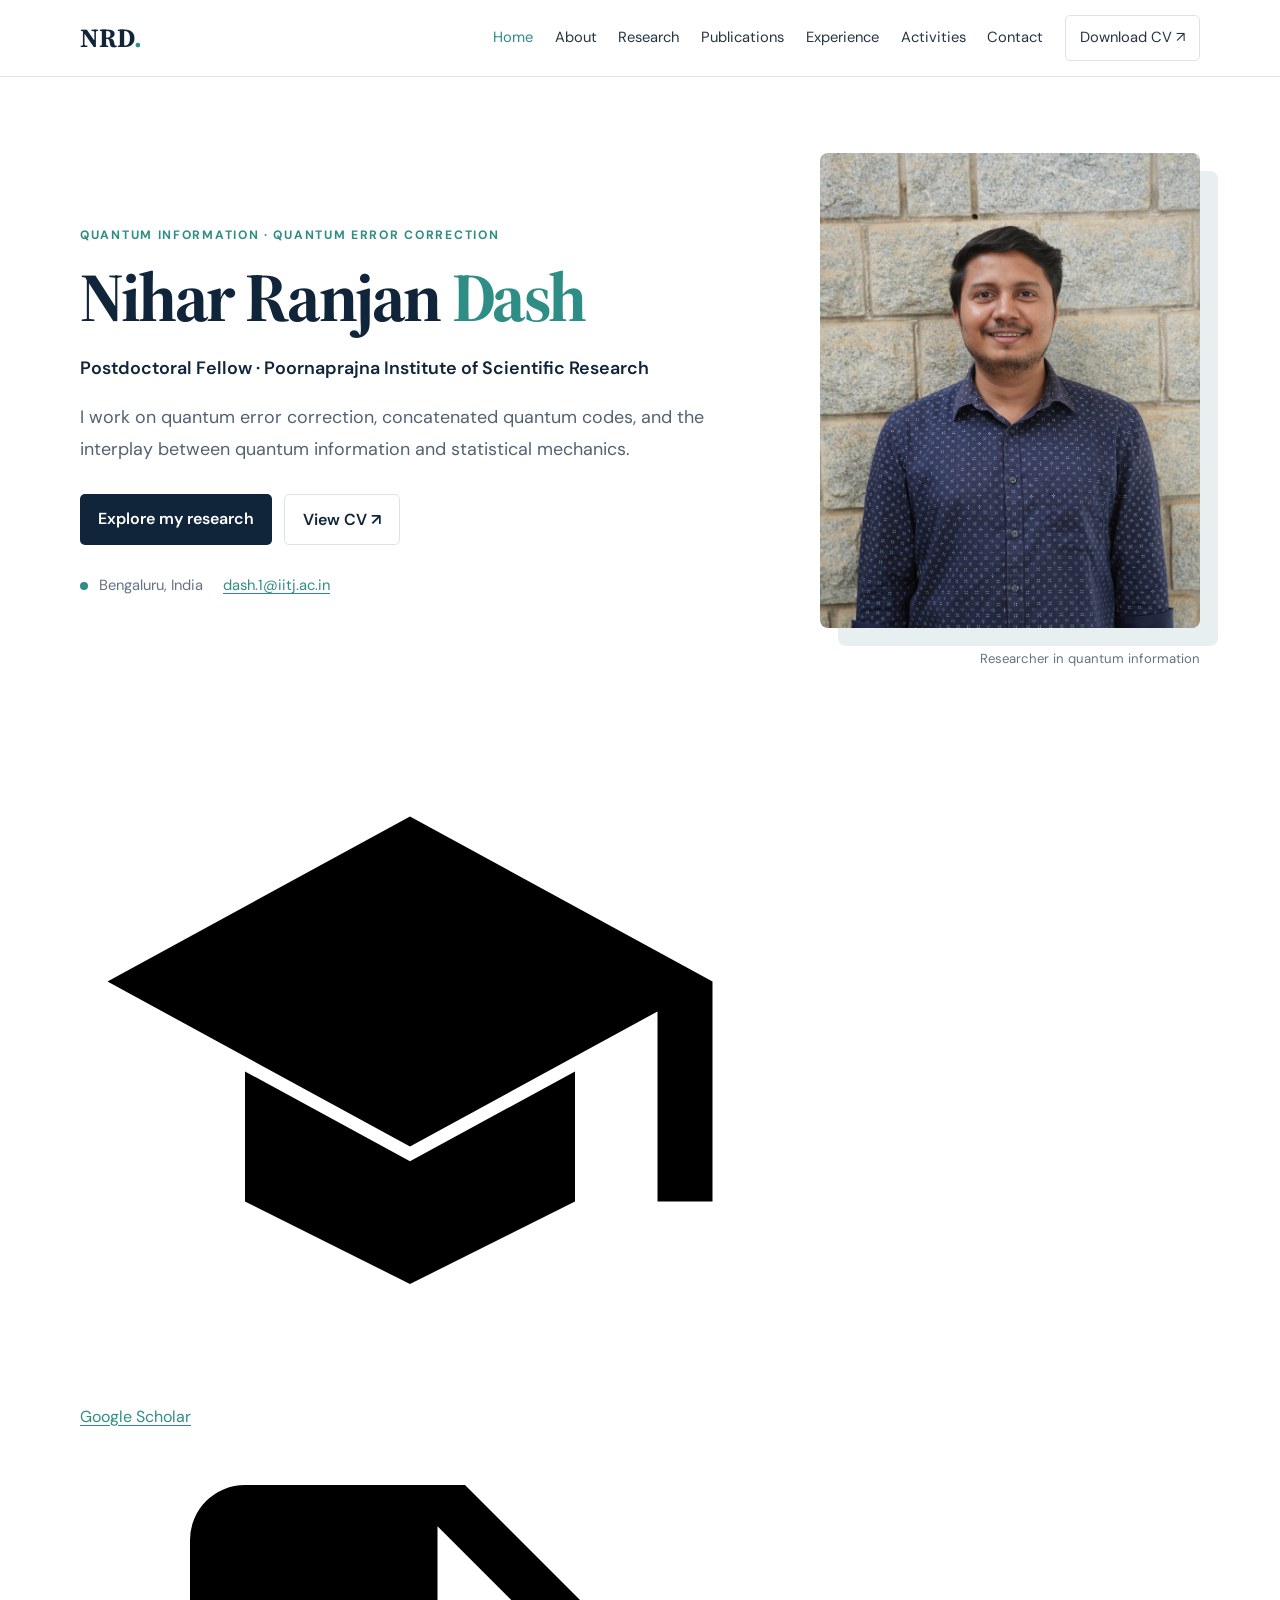
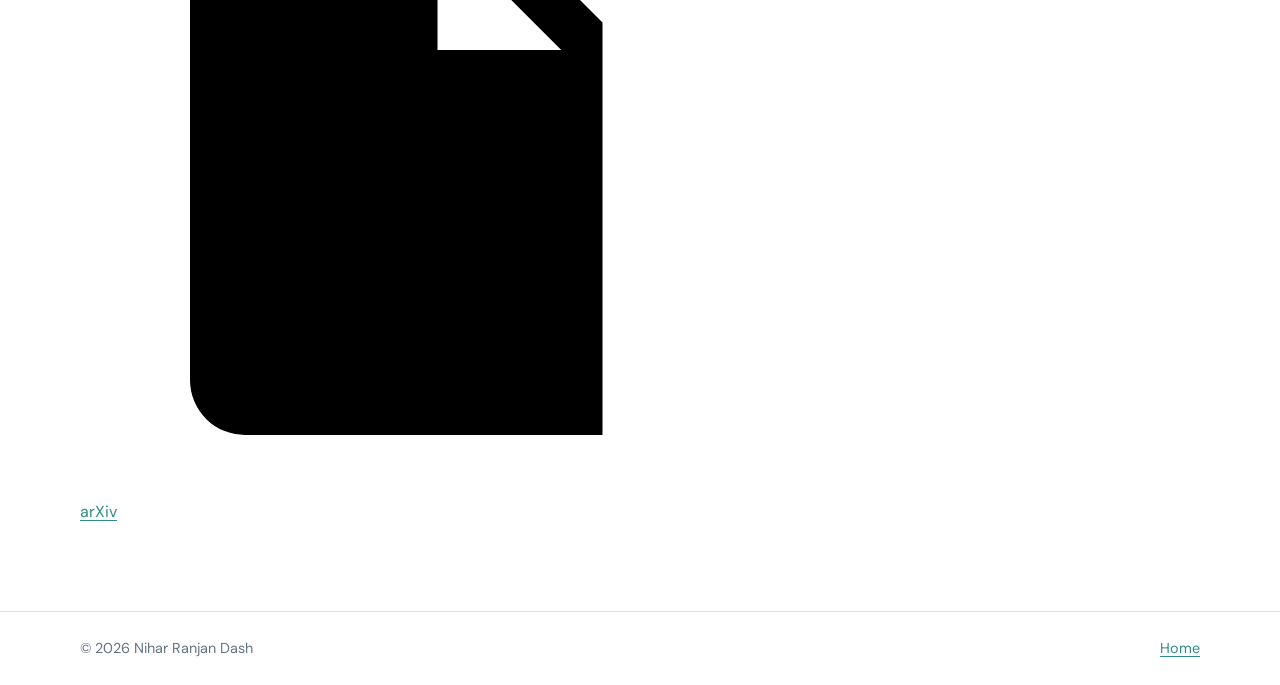
==== commit 62259a17: "Update index.html" ====
--- a/index.html
+++ b/index.html
@@ -32,4 +32,29 @@
         <div class="portrait-frame"><img src="assets/profile.JPG" alt="Portrait of Nihar Ranjan Dash"></div>
         <div class="portrait-note">Researcher in quantum information</div>
       </div>
-    </section></main><footer class="footer"><div class="container footer-inner"><span>© <span id="year"></span> Nihar Ranjan Dash</span><a href="index.html">Home</a></div></footer><script src="script.js"></script></body></html>+      
+<div class="academic-links">
+
+    <a href="https://scholar.google.com/citations?user=O0WRp7sAAAAJ&amp;hl=en"
+       target="_blank" rel="noopener noreferrer"
+       class="academic-link scholar-link">
+
+        <svg viewBox="0 0 24 24" aria-hidden="true">
+            <path d="M12 3 1 9l11 6 9-4.91V17h2V9L12 3zm-6 9.27V17l6 3 6-3v-4.73l-6 3.27-6-3.27z"/>
+        </svg>
+        <span>Google Scholar</span>
+    </a>
+
+    <a href="https://arxiv.org/search/quant-ph?searchtype=author&amp;query=Dash,+N+R"
+       target="_blank" rel="noopener noreferrer"
+       class="academic-link arxiv-link">
+
+        <svg viewBox="0 0 24 24" aria-hidden="true">
+            <path d="M6 2h8l5 5v15H6a2 2 0 0 1-2-2V4a2 2 0 0 1 2-2zm7 1.5V8h4.5L13 3.5zM8 12h9v1.5H8V12zm0 4h9v1.5H8V16z"/>
+        </svg>
+        <span>arXiv</span>
+    </a>
+
+</div>
+
+    </section></main><footer class="footer"><div class="container footer-inner"><span>© <span id="year"></span> Nihar Ranjan Dash</span><a href="index.html">Home</a></div></footer><script src="script.js"></script></body></html>
--- a/styles.css
+++ b/styles.css
@@ -1,10 +1,9 @@
-body{font-family:Arial,sans-serif;color:#1d2a36;margin:0}.container{max-width:1120px;margin:auto;padding:24px}
-/* Multi-page navigation and page layout */
-.nav-links a.active{color:#2e8d85;font-weight:700}
-.page-heading{padding:62px 0 48px;background:#f4f7f8}
-.page-heading .container{max-width:1120px;margin:auto;padding-left:24px;padding-right:24px}
-.page-heading h1{font-family:"Source Serif 4",Georgia,serif;color:#10243a;font-size:clamp(2.6rem,5vw,4rem);margin:0 0 12px}
-.quick-links{display:grid;grid-template-columns:repeat(3,1fr);gap:14px;margin-top:32px}
-.quick-links a{display:flex;flex-direction:column;gap:5px;text-decoration:none;border:1px solid #dce3e8;padding:18px;background:white}
-.quick-links strong{color:#10243a}.quick-links span{font-size:.85rem;color:#647383}
-@media(max-width:760px){.menu-toggle{display:block}.nav-links{display:none;position:absolute;top:76px;left:0;right:0;background:#fff;padding:18px 24px;flex-direction:column;align-items:flex-start;z-index:30}.nav-links.open{display:flex}.quick-links{grid-template-columns:1fr}}
+/* Nihar Ranjan Dash — academic website */
+:root{--navy:#10243a;--ink:#263544;--muted:#647383;--teal:#2e8d85;--paper:#fff;--soft:#f4f7f8;--line:#dce3e8;--serif:"Source Serif 4",Georgia,serif;--sans:"DM Sans",Arial,sans-serif}
+*{box-sizing:border-box}html{scroll-behavior:smooth}body{margin:0;background:var(--paper);color:var(--ink);font-family:var(--sans);font-size:16px;line-height:1.7}a{color:var(--teal);text-underline-offset:3px}a:hover{color:var(--navy)}img{max-width:100%;height:auto}.container{width:min(1120px,calc(100% - 48px));margin-inline:auto}.narrow{max-width:820px}
+.site-header{position:sticky;top:0;z-index:50;background:rgba(255,255,255,.96);border-bottom:1px solid var(--line);backdrop-filter:blur(12px)}.nav{min-height:76px;display:flex;align-items:center;justify-content:space-between;gap:24px}.brand{font-family:var(--serif);font-size:1.65rem;font-weight:700;color:var(--navy);text-decoration:none;white-space:nowrap}.brand span{color:var(--teal)}.nav-links{display:flex;align-items:center;gap:clamp(12px,1.7vw,24px)}.nav-links a{color:var(--ink);font-size:.92rem;text-decoration:none;white-space:nowrap}.nav-links a:hover,.nav-links a.active{color:var(--teal)}.nav-links .nav-cv{padding:9px 14px;border:1px solid var(--line);border-radius:5px}.menu-toggle{display:none;border:1px solid var(--line);background:white;border-radius:5px;padding:7px 11px;font-size:1.2rem;color:var(--navy)}
+.hero{display:grid;grid-template-columns:1.25fr .75fr;align-items:center;gap:64px;padding-top:76px;padding-bottom:86px}.eyebrow{margin:0 0 14px;color:var(--teal);font-size:.76rem;font-weight:700;letter-spacing:.14em}.hero h1,.page-heading h1{font-family:var(--serif);color:var(--navy);font-size:clamp(2.8rem,5.4vw,4.6rem);line-height:1.08;letter-spacing:-.035em;margin:0 0 18px}.hero h1 span{color:var(--teal)}.hero-role{font-size:1.12rem;font-weight:600;color:var(--navy);margin:0 0 14px}.hero-intro,.lead{font-size:1.12rem;color:#526273;line-height:1.8}.hero-actions{display:flex;gap:12px;flex-wrap:wrap;margin:28px 0}.button{display:inline-block;padding:11px 18px;border-radius:5px;text-decoration:none;font-weight:600}.button-primary{background:var(--navy);color:white}.button-primary:hover{background:var(--teal);color:white}.button-quiet{border:1px solid var(--line);color:var(--navy)}.hero-meta{display:flex;gap:20px;flex-wrap:wrap;color:var(--muted);font-size:.92rem}.dot{display:inline-block;width:8px;height:8px;border-radius:50%;background:var(--teal);margin-right:7px}.portrait-wrap{max-width:380px;justify-self:end}.portrait-frame{aspect-ratio:4/5;overflow:hidden;border-radius:8px;background:var(--soft);box-shadow:18px 18px 0 #e8eff0}.portrait-frame img{width:100%;height:100%;object-fit:cover;display:block}.portrait-note{text-align:right;color:var(--muted);font-size:.82rem;margin-top:20px}
+.section{padding-top:76px;padding-bottom:76px}.section-soft{background:var(--soft)}.section-dark{background:var(--navy);color:#eaf0f4}.section-dark h2,.section-dark h3{color:white}.section h2{font-family:var(--serif);font-size:clamp(2rem,4vw,3rem);line-height:1.2;color:var(--navy);margin:0 0 22px}.section-dark .eyebrow{color:#8dd0c8}.section-dark h2{color:white}.section-intro{max-width:760px;color:var(--muted);font-size:1.08rem}.section-dark .section-intro{color:#c5d0da}.research-grid,.activity-grid{display:grid;grid-template-columns:repeat(2,minmax(0,1fr));gap:18px;margin-top:30px}.research-card,.activity-grid>div{padding:24px;background:white;border:1px solid var(--line);border-radius:6px}.research-card h3,.activity-grid h3{margin:8px 0;color:var(--navy);font-size:1.12rem}.research-card p,.activity-grid li{color:var(--muted)}.card-index{font-size:.8rem;font-weight:700;color:var(--teal)}.about-facts{display:grid;grid-template-columns:repeat(3,1fr);gap:14px;margin-top:30px}.about-facts>div{padding:18px;background:white;border:1px solid var(--line);display:flex;flex-direction:column}.fact-label{font-size:.75rem;text-transform:uppercase;letter-spacing:.08em;color:var(--teal)}.about-facts strong{color:var(--navy);margin:5px 0}.about-facts small{color:var(--muted)}
+.pub-group{margin-top:28px}.pub-group h3{font-family:var(--serif);font-size:1.35rem}.publication-list{padding-left:24px}.publication-list li{padding:0 0 20px 8px}.publication-list strong{color:white}.publication-list p{margin:5px 0;color:#c5d0da}.publication-list a{color:#8dd0c8}.timeline{border-left:2px solid var(--line);margin:32px 0 0 8px;padding-left:28px}.timeline-item{position:relative;display:grid;grid-template-columns:190px 1fr;gap:24px;padding:0 0 30px}.timeline-item:before{content:"";position:absolute;left:-36px;top:7px;width:12px;height:12px;border-radius:50%;background:var(--teal);border:3px solid white}.timeline-date{font-size:.9rem;font-weight:600;color:var(--teal)}.timeline-item h3{margin:0;color:var(--navy)}.timeline-item p{margin:5px 0;color:var(--muted)}.status{font-size:.8rem;color:var(--teal);font-weight:700}.thesis-title{font-family:var(--serif);font-style:italic}.contact-section{max-width:850px}.contact-email{font-family:var(--serif);font-size:1.5rem}.contact-affiliation{color:var(--muted)}.page-heading{padding:64px 0 48px;background:var(--soft)}.page-heading h1{font-size:clamp(2.6rem,5vw,4rem);margin:0 0 12px}.page-heading p{max-width:760px;color:var(--muted);font-size:1.08rem;margin:0}.quick-links{display:grid;grid-template-columns:repeat(3,1fr);gap:14px;margin-top:32px}.quick-links a{display:flex;flex-direction:column;gap:5px;text-decoration:none;border:1px solid var(--line);border-radius:5px;padding:18px;background:white}.quick-links strong{color:var(--navy)}.quick-links span{font-size:.85rem;color:var(--muted)}.footer{border-top:1px solid var(--line);padding:24px 0;color:var(--muted);font-size:.9rem}.footer-inner{display:flex;justify-content:space-between;gap:16px}.footer a{color:var(--teal)}
+@media(max-width:900px){.nav{min-height:68px}.menu-toggle{display:block}.nav-links{display:none;position:absolute;top:68px;left:0;right:0;background:white;padding:18px 24px 24px;flex-direction:column;align-items:flex-start;border-bottom:1px solid var(--line);box-shadow:0 12px 20px #10243a12}.nav-links.open{display:flex}.hero{gap:36px;grid-template-columns:1fr .7fr}.about-facts{grid-template-columns:1fr}.quick-links{grid-template-columns:repeat(2,1fr)}}
+@media(max-width:640px){.container{width:min(100% - 36px,1120px)}.hero{grid-template-columns:1fr;padding-top:48px;padding-bottom:56px}.portrait-wrap{justify-self:center;width:min(100%,330px);grid-row:1}.hero-copy{grid-row:2}.section{padding-top:54px;padding-bottom:54px}.research-grid,.activity-grid,.quick-links{grid-template-columns:1fr}.timeline-item{grid-template-columns:1fr;gap:4px}.footer-inner{flex-direction:column}.hero h1{font-size:2.8rem}}
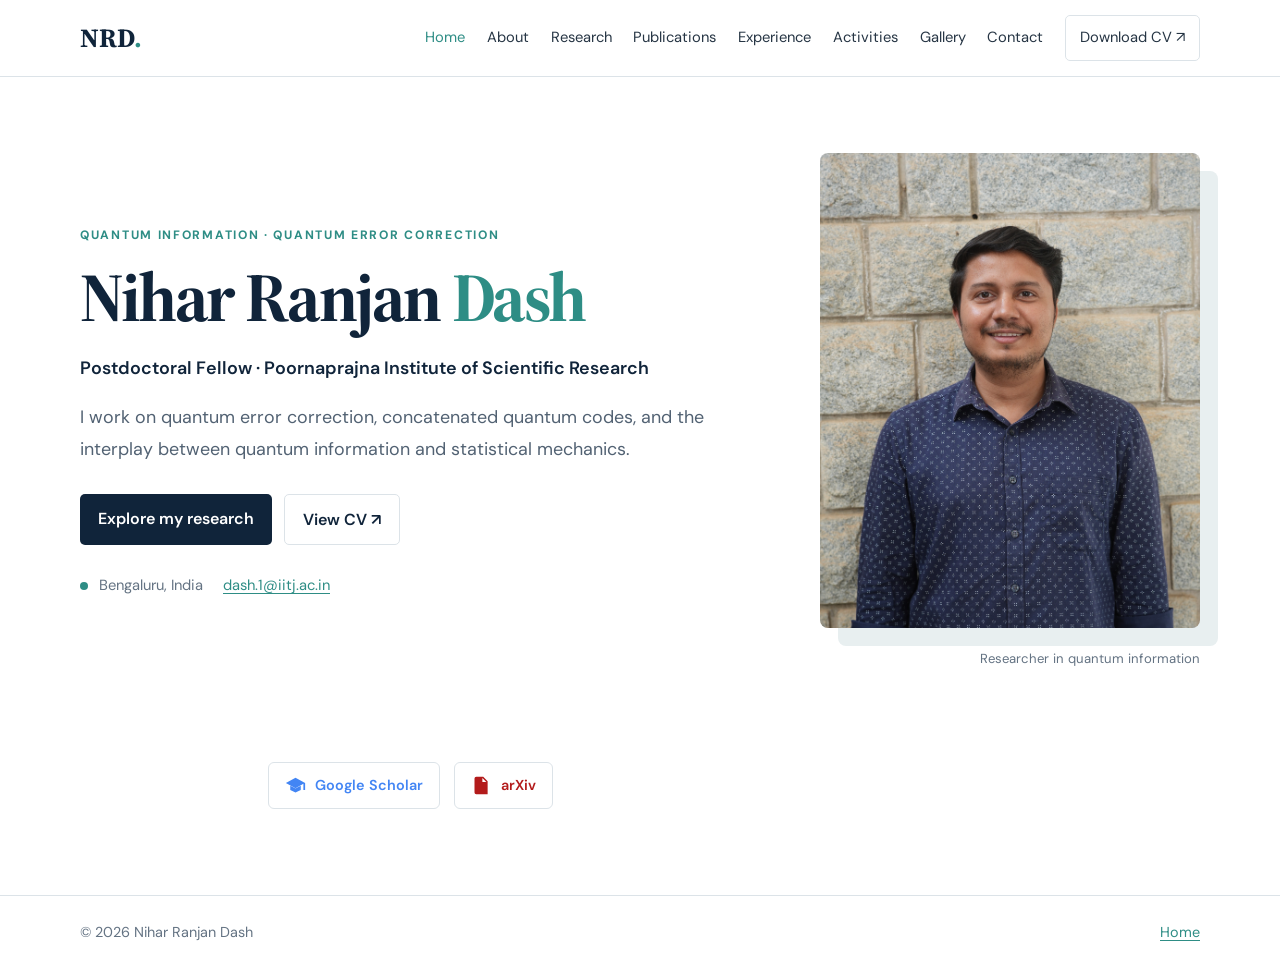
==== commit 0baeb1d8: "Update index.html" ====
--- a/index.html
+++ b/index.html
@@ -11,7 +11,7 @@
 <div class="nav-links">
 <a href="index.html">Home</a><a href="about.html">About</a><a href="research.html">Research</a>
 <a href="publications.html">Publications</a><a href="experience.html">Experience</a>
-<a href="activities.html">Activities</a><a href="contact.html">Contact</a>
+<a href="activities.html">Activities</a><a href="gallery.html">Gallery</a><a href="contact.html">Contact</a>
 <a class="nav-cv" href="Nihar_Ranjan_Dash_CV.pdf" target="_blank" rel="noopener">Download CV ↗</a>
 </div></nav></header><main><section class="hero container" id="home">
       <div class="hero-copy">
--- a/styles.css
+++ b/styles.css
@@ -7,3 +7,110 @@
 .pub-group{margin-top:28px}.pub-group h3{font-family:var(--serif);font-size:1.35rem}.publication-list{padding-left:24px}.publication-list li{padding:0 0 20px 8px}.publication-list strong{color:white}.publication-list p{margin:5px 0;color:#c5d0da}.publication-list a{color:#8dd0c8}.timeline{border-left:2px solid var(--line);margin:32px 0 0 8px;padding-left:28px}.timeline-item{position:relative;display:grid;grid-template-columns:190px 1fr;gap:24px;padding:0 0 30px}.timeline-item:before{content:"";position:absolute;left:-36px;top:7px;width:12px;height:12px;border-radius:50%;background:var(--teal);border:3px solid white}.timeline-date{font-size:.9rem;font-weight:600;color:var(--teal)}.timeline-item h3{margin:0;color:var(--navy)}.timeline-item p{margin:5px 0;color:var(--muted)}.status{font-size:.8rem;color:var(--teal);font-weight:700}.thesis-title{font-family:var(--serif);font-style:italic}.contact-section{max-width:850px}.contact-email{font-family:var(--serif);font-size:1.5rem}.contact-affiliation{color:var(--muted)}.page-heading{padding:64px 0 48px;background:var(--soft)}.page-heading h1{font-size:clamp(2.6rem,5vw,4rem);margin:0 0 12px}.page-heading p{max-width:760px;color:var(--muted);font-size:1.08rem;margin:0}.quick-links{display:grid;grid-template-columns:repeat(3,1fr);gap:14px;margin-top:32px}.quick-links a{display:flex;flex-direction:column;gap:5px;text-decoration:none;border:1px solid var(--line);border-radius:5px;padding:18px;background:white}.quick-links strong{color:var(--navy)}.quick-links span{font-size:.85rem;color:var(--muted)}.footer{border-top:1px solid var(--line);padding:24px 0;color:var(--muted);font-size:.9rem}.footer-inner{display:flex;justify-content:space-between;gap:16px}.footer a{color:var(--teal)}
 @media(max-width:900px){.nav{min-height:68px}.menu-toggle{display:block}.nav-links{display:none;position:absolute;top:68px;left:0;right:0;background:white;padding:18px 24px 24px;flex-direction:column;align-items:flex-start;border-bottom:1px solid var(--line);box-shadow:0 12px 20px #10243a12}.nav-links.open{display:flex}.hero{gap:36px;grid-template-columns:1fr .7fr}.about-facts{grid-template-columns:1fr}.quick-links{grid-template-columns:repeat(2,1fr)}}
 @media(max-width:640px){.container{width:min(100% - 36px,1120px)}.hero{grid-template-columns:1fr;padding-top:48px;padding-bottom:56px}.portrait-wrap{justify-self:center;width:min(100%,330px);grid-row:1}.hero-copy{grid-row:2}.section{padding-top:54px;padding-bottom:54px}.research-grid,.activity-grid,.quick-links{grid-template-columns:1fr}.timeline-item{grid-template-columns:1fr;gap:4px}.footer-inner{flex-direction:column}.hero h1{font-size:2.8rem}}
+
+/* Academic profile links below portrait */
+.academic-links {
+    display: flex;
+    justify-content: center;
+    align-items: center;
+    gap: 14px;
+    margin-top: 28px;
+    flex-wrap: wrap;
+}
+
+.academic-link {
+    display: inline-flex;
+    align-items: center;
+    gap: 9px;
+    padding: 10px 16px;
+    border: 1px solid var(--line);
+    border-radius: 6px;
+    background: white;
+    text-decoration: none;
+    font-size: 0.9rem;
+    font-weight: 600;
+    transition: all 0.2s ease;
+}
+
+.academic-link svg {
+    width: 21px;
+    height: 21px;
+    fill: currentColor;
+}
+
+.scholar-link {
+    color: #4285F4;
+}
+
+.arxiv-link {
+    color: #B31B1B;
+}
+
+.academic-link:hover {
+    transform: translateY(-3px);
+    box-shadow: 0 5px 14px rgba(16, 36, 58, 0.10);
+    border-color: currentColor;
+}
+
+/* Photography gallery */
+
+.gallery-category {
+    margin-bottom: 60px;
+}
+
+.gallery-category h2 {
+    font-family: var(--serif);
+    font-size: 2rem;
+    color: var(--navy);
+    margin-bottom: 22px;
+}
+
+.photo-grid {
+    display: grid;
+    grid-template-columns: repeat(3, minmax(0, 1fr));
+    gap: 22px;
+}
+
+.photo-card {
+    margin: 0;
+    background: white;
+    border: 1px solid var(--line);
+    border-radius: 7px;
+    overflow: hidden;
+}
+
+.photo-card a {
+    display: block;
+    overflow: hidden;
+    background: var(--soft);
+}
+
+.photo-card img {
+    display: block;
+    width: 100%;
+    aspect-ratio: 4 / 3;
+    object-fit: cover;
+    transition: transform 0.35s ease;
+}
+
+.photo-card a:hover img {
+    transform: scale(1.05);
+}
+
+.photo-card figcaption {
+    padding: 12px 15px;
+    color: var(--muted);
+    font-size: 0.9rem;
+}
+
+@media (max-width: 800px) {
+    .photo-grid {
+        grid-template-columns: repeat(2, minmax(0, 1fr));
+    }
+}
+
+@media (max-width: 500px) {
+    .photo-grid {
+        grid-template-columns: 1fr;
+    }
+}
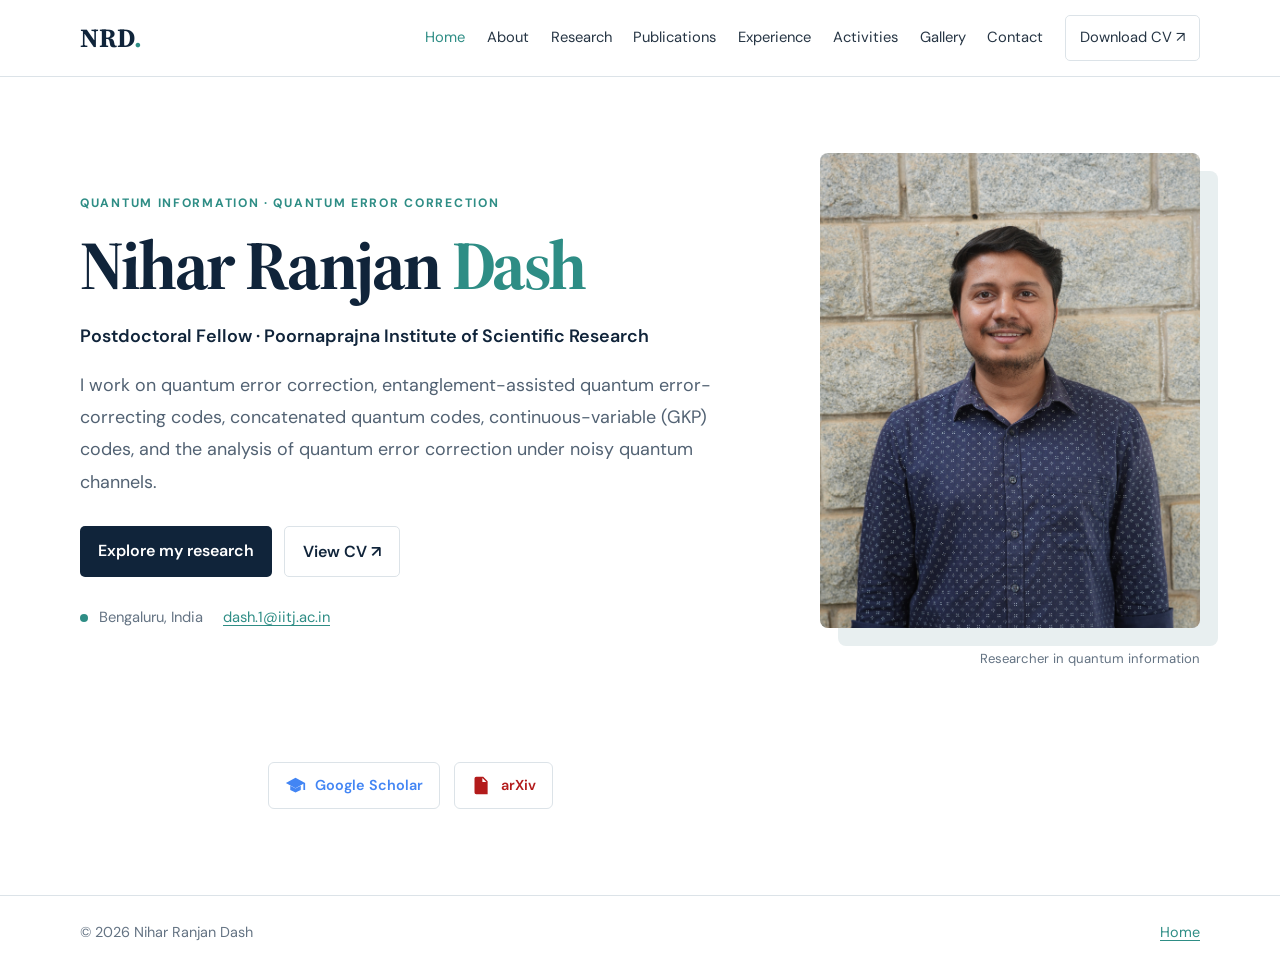
==== commit 70bc4016: "Update index.html" ====
--- a/index.html
+++ b/index.html
@@ -18,7 +18,7 @@
         <p class="eyebrow">QUANTUM INFORMATION · QUANTUM ERROR CORRECTION</p>
         <h1>Nihar Ranjan <span>Dash</span></h1>
         <p class="hero-role">Postdoctoral Fellow · Poornaprajna Institute of Scientific Research</p>
-        <p class="hero-intro">I work on quantum error correction, concatenated quantum codes, and the interplay between quantum information and statistical mechanics.</p>
+        <p class="hero-intro">I work on quantum error correction, entanglement-assisted quantum error-correcting codes, concatenated quantum codes, continuous-variable (GKP) codes, and the analysis of quantum error correction under noisy quantum channels. </p>
         <div class="hero-actions">
           <a class="button button-primary" href="#research">Explore my research</a>
           <a class="button button-quiet" href="Nihar_Ranjan_Dash_CV.pdf" target="_blank" rel="noopener">View CV ↗</a>
--- a/styles.css
+++ b/styles.css
@@ -54,14 +54,15 @@
 
 /* Photography gallery */
 
+
 .gallery-category {
-    margin-bottom: 60px;
+    margin-bottom: 55px;
 }
 
 .gallery-category h2 {
     font-family: var(--serif);
+    color: var(--navy);
     font-size: 2rem;
-    color: var(--navy);
     margin-bottom: 22px;
 }
 
@@ -77,28 +78,28 @@
     border: 1px solid var(--line);
     border-radius: 7px;
     overflow: hidden;
+    box-shadow: 0 5px 18px rgba(16, 36, 58, 0.07);
 }
 
 .photo-card a {
     display: block;
     overflow: hidden;
-    background: var(--soft);
 }
 
 .photo-card img {
     display: block;
     width: 100%;
-    aspect-ratio: 4 / 3;
+    height: 320px;
     object-fit: cover;
     transition: transform 0.35s ease;
 }
 
 .photo-card a:hover img {
-    transform: scale(1.05);
+    transform: scale(1.04);
 }
 
 .photo-card figcaption {
-    padding: 12px 15px;
+    padding: 13px 15px;
     color: var(--muted);
     font-size: 0.9rem;
 }
@@ -109,8 +110,13 @@
     }
 }
 
-@media (max-width: 500px) {
+@media (max-width: 520px) {
     .photo-grid {
         grid-template-columns: 1fr;
     }
+
+    .photo-card img {
+        height: auto;
+        max-height: 420px;
+    }
 }
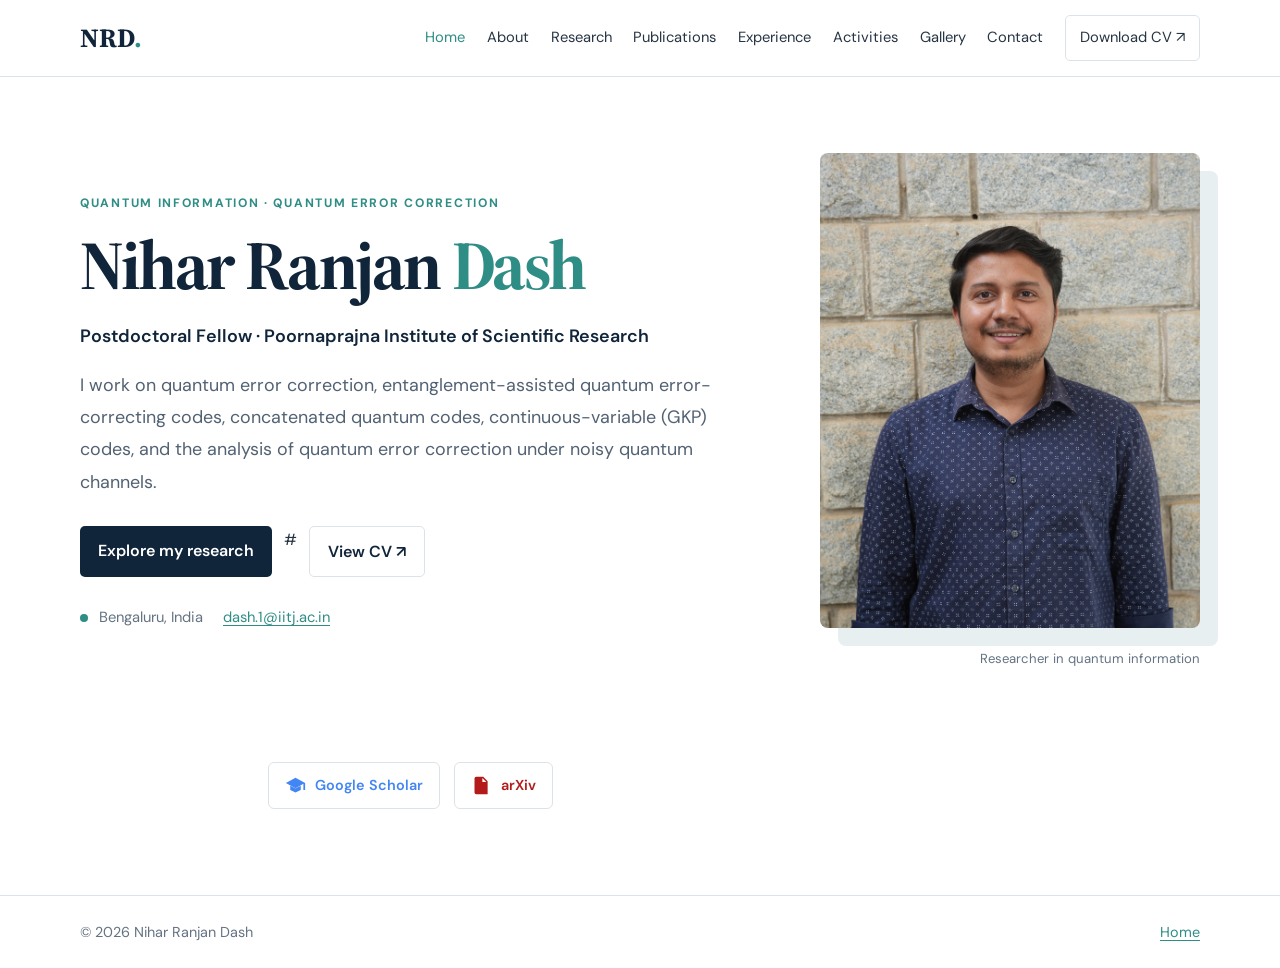
==== commit 0cf5a549: "Update index.html" ====
--- a/index.html
+++ b/index.html
@@ -21,7 +21,7 @@
         <p class="hero-intro">I work on quantum error correction, entanglement-assisted quantum error-correcting codes, concatenated quantum codes, continuous-variable (GKP) codes, and the analysis of quantum error correction under noisy quantum channels. </p>
         <div class="hero-actions">
           <a class="button button-primary" href="#research">Explore my research</a>
-          <a class="button button-quiet" href="Nihar_Ranjan_Dash_CV.pdf" target="_blank" rel="noopener">View CV ↗</a>
+          #<a class="button button-quiet" href="Nihar_Ranjan_Dash_CV.pdf" target="_blank" rel="noopener">View CV ↗</a>
         </div>
         <div class="hero-meta">
           <span><i class="dot"></i> Bengaluru, India</span>
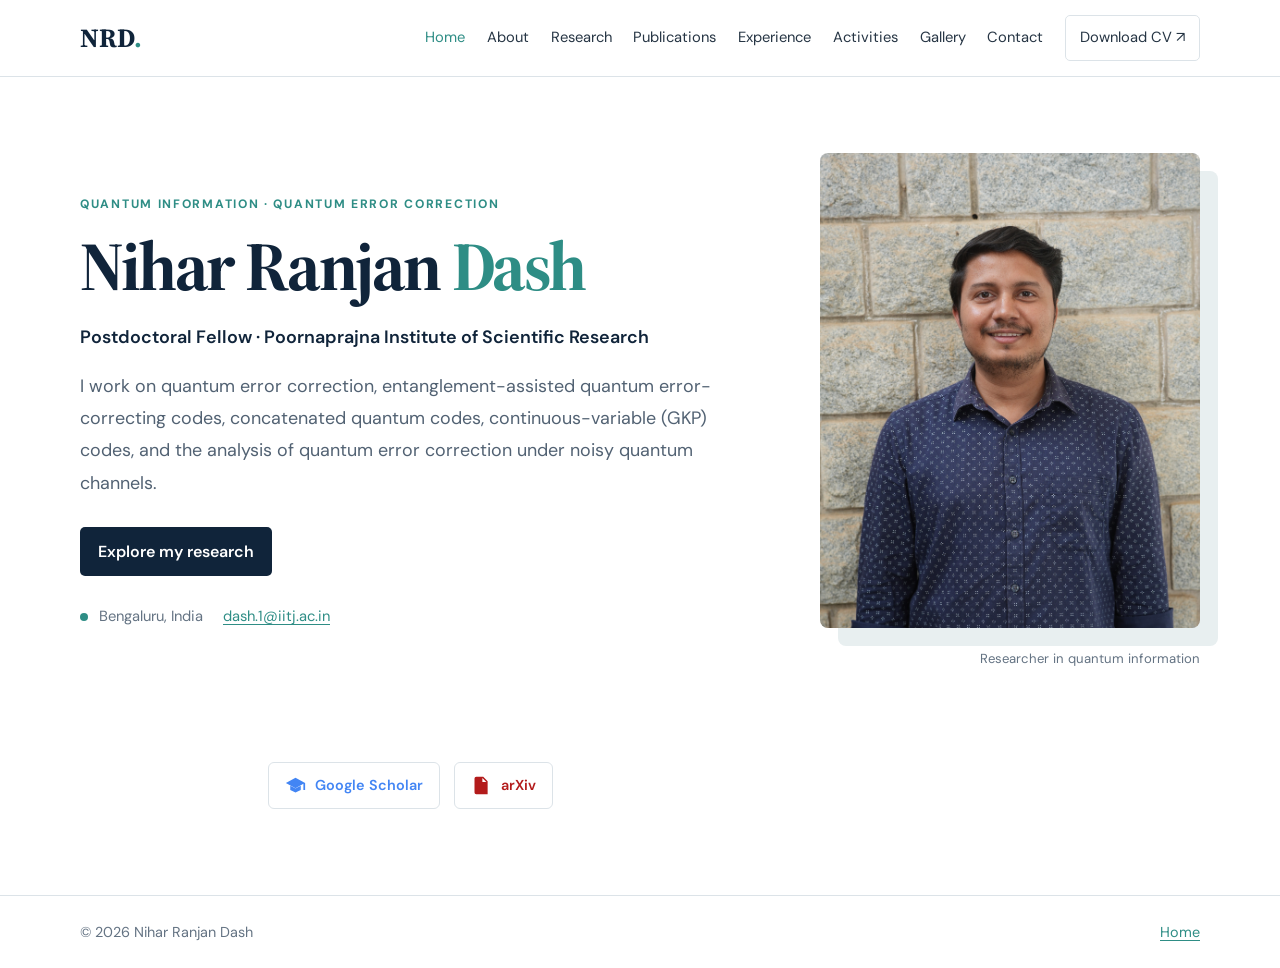
==== commit 4acc80c6: "Update index.html" ====
--- a/index.html
+++ b/index.html
@@ -21,7 +21,7 @@
         <p class="hero-intro">I work on quantum error correction, entanglement-assisted quantum error-correcting codes, concatenated quantum codes, continuous-variable (GKP) codes, and the analysis of quantum error correction under noisy quantum channels. </p>
         <div class="hero-actions">
           <a class="button button-primary" href="#research">Explore my research</a>
-          #<a class="button button-quiet" href="Nihar_Ranjan_Dash_CV.pdf" target="_blank" rel="noopener">View CV ↗</a>
+          <!--<a class="button button-quiet" href="Nihar_Ranjan_Dash_CV.pdf" target="_blank" rel="noopener">View CV ↗</a>-->
         </div>
         <div class="hero-meta">
           <span><i class="dot"></i> Bengaluru, India</span>
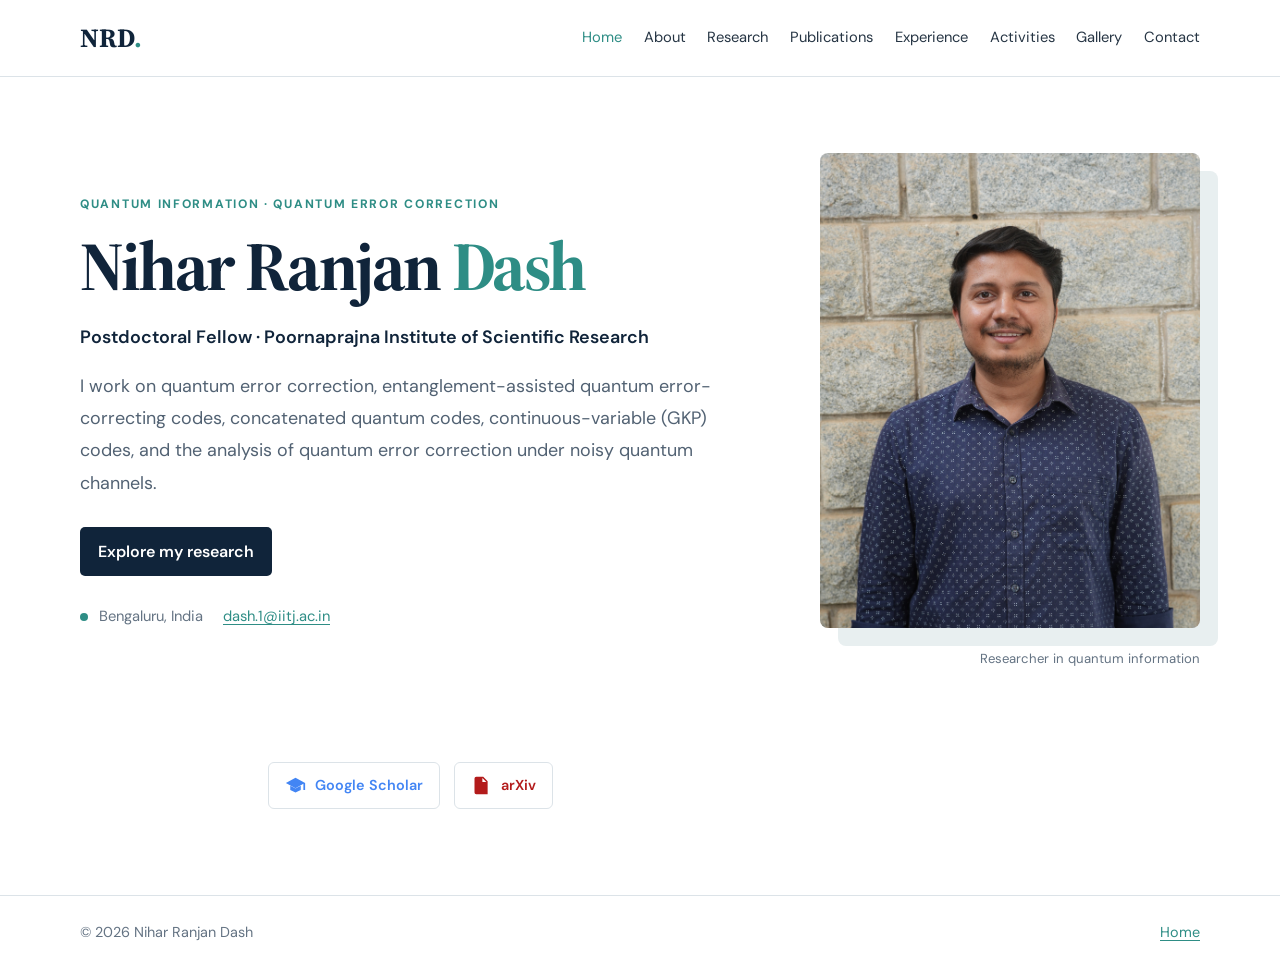
==== commit 508fc0a3: "Update index.html" ====
--- a/index.html
+++ b/index.html
@@ -12,7 +12,7 @@
 <a href="index.html">Home</a><a href="about.html">About</a><a href="research.html">Research</a>
 <a href="publications.html">Publications</a><a href="experience.html">Experience</a>
 <a href="activities.html">Activities</a><a href="gallery.html">Gallery</a><a href="contact.html">Contact</a>
-<a class="nav-cv" href="Nihar_Ranjan_Dash_CV.pdf" target="_blank" rel="noopener">Download CV ↗</a>
+ <!--<a class="nav-cv" href="Nihar_Ranjan_Dash_CV.pdf" target="_blank" rel="noopener">Download CV ↗</a>-->
 </div></nav></header><main><section class="hero container" id="home">
       <div class="hero-copy">
         <p class="eyebrow">QUANTUM INFORMATION · QUANTUM ERROR CORRECTION</p>
